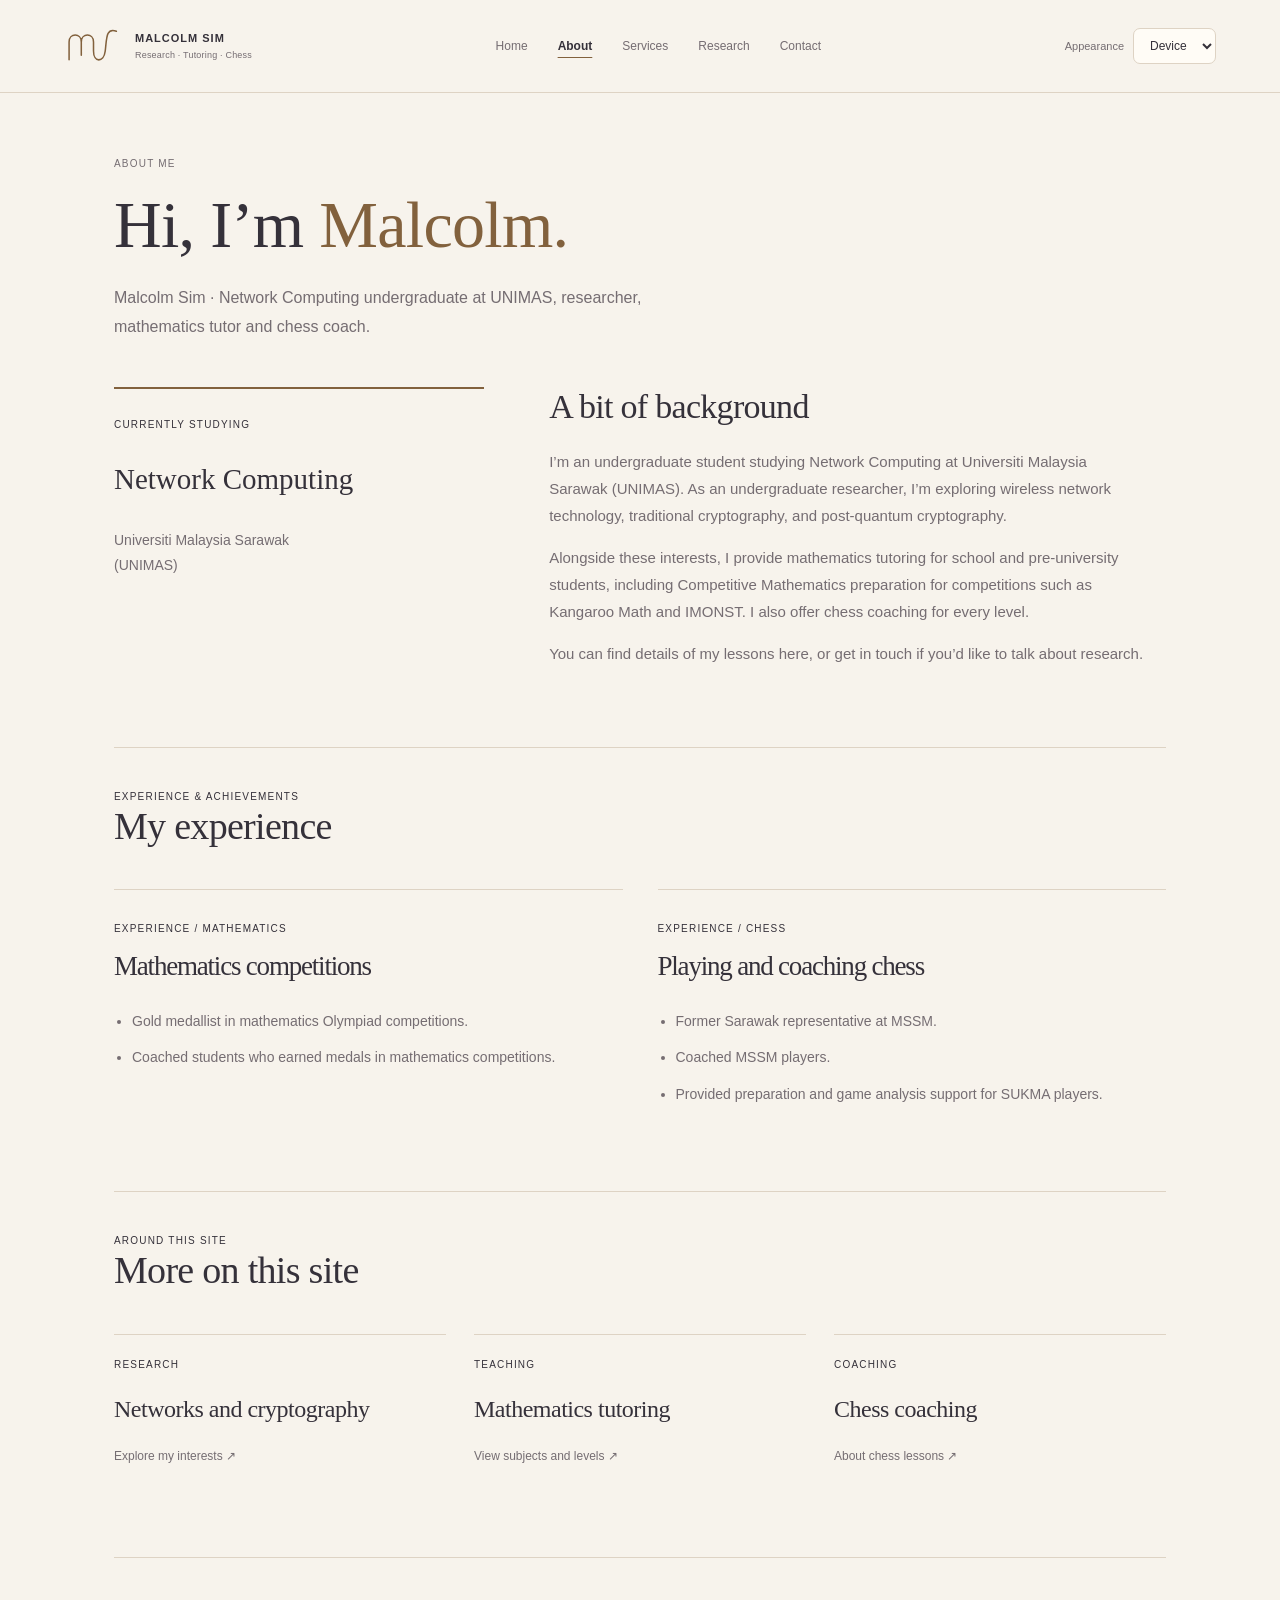
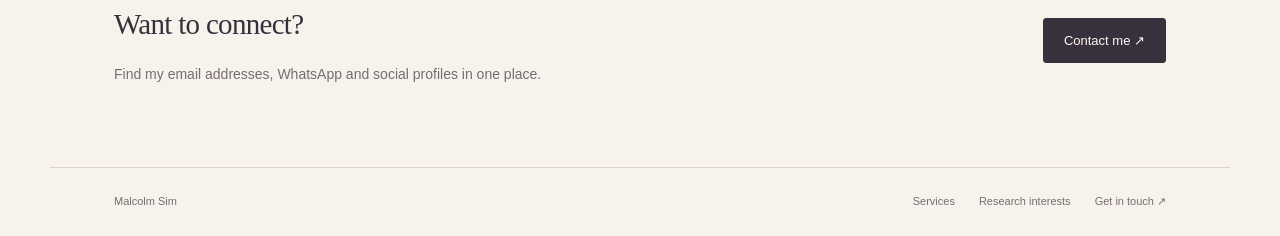
==== about.html @ 1081bf24 "Give personal site a quieter editorial layout and first-person introduction" ====
<!doctype html><html lang="en"><head><meta charset="UTF-8"><meta name="viewport" content="width=device-width,initial-scale=1"><meta name="color-scheme" content="light dark"><script src="theme.js"></script><link rel="icon" href="malcolm-logo.svg?v=silk-champagne" type="image/svg+xml"><title>About — Malcolm Sim</title><meta name="description" content="Learn about Malcolm Sim, a Network Computing undergraduate at Universiti Malaysia Sarawak (UNIMAS), his research interests, mathematics tutoring and chess coaching."><link rel="stylesheet" href="style.css?v=personal-editorial"></head><body><a class="skip-link" href="#main-content">Skip to content</a><header><a class="brand identity" href="index.html" aria-label="Malcolm Sim — home"><svg class="monogram" viewBox="0 0 114 84" fill="none" stroke="currentColor" aria-hidden="true"><path d="M10 69V34C10 16 34 16 34 34V60M34 34C34 16 58 16 58 34V52C58 75 78 75 81 52C84 29 82 5 103 13" stroke-width="3" stroke-linecap="round" stroke-linejoin="round"/></svg><span class="wordmark">MALCOLM SIM<small>Research · Tutoring · Chess</small></span></a><nav class="site-nav" aria-label="Main navigation"><a href="index.html">Home</a><a href="about.html" aria-current="page">About</a><a href="services.html">Services</a><a href="research.html">Research</a><a href="contact.html">Contact</a></nav><div class="theme-picker"><label for="theme-choice">Appearance</label><select id="theme-choice" aria-label="Color theme"><option value="system" selected>Device</option><option value="light">Light</option><option value="dark">Dark</option></select></div></header><main id="main-content"><div class="page-heading"><span class="label">About me</span><h1>Hi, I’m <em>Malcolm.</em></h1><p>Malcolm Sim · Network Computing undergraduate at UNIMAS, researcher, mathematics tutor and chess coach.</p></div><section class="about-intro"><aside class="education-note"><span class="label">Currently studying</span><p>Network Computing</p><span>Universiti Malaysia Sarawak<br>(UNIMAS)</span></aside><div><h2>A bit of background</h2><p>I’m an undergraduate student studying Network Computing at Universiti Malaysia Sarawak (UNIMAS). As an undergraduate researcher, I’m exploring wireless network technology, traditional cryptography, and post-quantum cryptography.</p><p>Alongside these interests, I provide mathematics tutoring for school and pre-university students, including Competitive Mathematics preparation for competitions such as Kangaroo Math and IMONST. I also offer chess coaching for every level.</p><p>You can find details of my lessons here, or get in touch if you’d like to talk about research.</p></div></section><section class="hub-section"><div class="section-heading"><div><span class="label">Experience &amp; achievements</span><h2>My experience</h2></div></div><div class="experience-grid"><section class="experience-panel" aria-labelledby="math-experience"><span class="label">Experience / Mathematics</span><h2 id="math-experience">Mathematics competitions</h2><ul class="experience-list"><li>Gold medallist in mathematics Olympiad competitions.</li><li>Coached students who earned medals in mathematics competitions.</li></ul></section><section class="experience-panel" aria-labelledby="chess-experience"><span class="label">Experience / Chess</span><h2 id="chess-experience">Playing and coaching chess</h2><ul class="experience-list"><li>Former Sarawak representative at MSSM.</li><li>Coached MSSM players.</li><li>Provided preparation and game analysis support for SUKMA players.</li></ul></section></div></section><section class="hub-section"><div class="section-heading"><div><span class="label">Around this site</span><h2>More on this site</h2></div></div><div class="about-paths"><a href="research.html"><span class="label">Research</span><h3>Networks and cryptography</h3><span>Explore my interests ↗</span></a><a href="tutoring.html"><span class="label">Teaching</span><h3>Mathematics tutoring</h3><span>View subjects and levels ↗</span></a><a href="coaching.html"><span class="label">Coaching</span><h3>Chess coaching</h3><span>About chess lessons ↗</span></a></div></section><section class="closing-note"><div><h2>Want to connect?</h2><p>Find my email addresses, WhatsApp and social profiles in one place.</p></div><a class="button primary" href="contact.html">Contact me ↗</a></section></main><footer><a href="index.html" class="footer-name">Malcolm Sim</a><div class="footer-links"><a href="services.html">Services</a><a href="research.html">Research interests</a><a href="contact.html">Get in touch ↗</a></div></footer></body></html>
---- style.css ----
:root{color-scheme:light;--paper:#F7F3EC;--surface:#FFFCF6;--ink:#35313A;--muted:#756D72;--line:#DED3C4;--primary:#38303D;--primary-text:#FFF9EF;--hover:#EAE2D7;--card:#F0E9DF;--card-line:#DDD0BE;--accent:#82613D;--hero-bg:#201D27;--hero-ink:#F4EFE6;--hero-muted:#C3B8BA;--hero-line:#514450;--hero-accent:#D6BA92}
html[data-theme="dark"]{color-scheme:dark;--paper:#201D27;--surface:#2D2735;--ink:#F4EFE6;--muted:#C3B8BA;--line:#514450;--primary:#D6BA92;--primary-text:#201D27;--hover:#403645;--card:#302936;--card-line:#514450;--accent:#D6BA92;--hero-bg:#2D2735;--hero-ink:#F4EFE6;--hero-muted:#C3B8BA;--hero-line:#514450;--hero-accent:#D6BA92}
@media(prefers-color-scheme:dark){html:not([data-theme]){color-scheme:dark;--paper:#201D27;--surface:#2D2735;--ink:#F4EFE6;--muted:#C3B8BA;--line:#514450;--primary:#D6BA92;--primary-text:#201D27;--hover:#403645;--card:#302936;--card-line:#514450;--accent:#D6BA92;--hero-bg:#2D2735;--hero-ink:#F4EFE6;--hero-muted:#C3B8BA;--hero-line:#514450;--hero-accent:#D6BA92}}
*{box-sizing:border-box}html{scroll-behavior:smooth}body{margin:0;background:var(--paper);color:var(--ink);font-family:-apple-system,BlinkMacSystemFont,'Segoe UI',sans-serif;-webkit-font-smoothing:antialiased}a{color:inherit}button,select{font:inherit}a:focus-visible,select:focus-visible{outline:2px solid var(--ink);outline-offset:5px}
header{max-width:1280px;margin:auto;padding:30px 5%;display:flex;justify-content:space-between;align-items:center;gap:20px}.brand{font-family:-apple-system,BlinkMacSystemFont,'Segoe UI',sans-serif;font-size:18px;font-weight:800;letter-spacing:-.7px}.brand span{display:inline-block;width:6px;height:6px;background:var(--ink);border-radius:50%;margin-left:4px}.header-tools{display:flex;align-items:center;gap:24px}.draft{color:var(--muted);font-size:11px;letter-spacing:.3px}.theme-picker{display:flex;align-items:center;gap:9px}.theme-picker label{font-size:11px;color:var(--muted)}.theme-picker select{font-size:12px;color:var(--ink);background:var(--surface);border:1px solid var(--line);border-radius:7px;padding:9px 12px;cursor:pointer}
main{max-width:1180px;margin:65px auto 80px;padding:0 5%}.intro{display:grid;grid-template-columns:1.1fr 1fr;gap:70px;align-items:center}.eyebrow{display:flex;gap:10px;align-items:center;margin-bottom:28px}.dot{width:6px;height:6px;border-radius:50%;background:var(--muted)}.label{font-size:10px;font-weight:600;letter-spacing:2px;text-transform:uppercase}h1{font-family:-apple-system,BlinkMacSystemFont,'Segoe UI',sans-serif;font-size:clamp(46px,6.2vw,80px);line-height:1.08;letter-spacing:-4px;font-weight:500;margin:0 0 24px}h1 em{font:inherit;color:var(--ink)}p{font-size:16px;line-height:1.8;color:var(--muted);max-width:430px}.role{font-size:13px;line-height:1.7;color:var(--ink);font-weight:500;margin-bottom:22px}
.card{background:var(--card);color:var(--ink);border:1px solid var(--card-line);border-radius:12px;min-height:420px;padding:34px;display:flex;flex-direction:column;justify-content:space-between;gap:35px}.card-top{display:flex;justify-content:space-between;align-items:center;gap:20px}.mark{width:42px;height:42px;border:1px solid var(--card-line);border-radius:50%;display:grid;place-items:center;font-size:12px;letter-spacing:1px}.card .label{font-size:9px;color:var(--muted)}.card-name{font-family:-apple-system,BlinkMacSystemFont,'Segoe UI',sans-serif;font-size:clamp(30px,3.3vw,42px);line-height:1.16;letter-spacing:-2px;margin-bottom:14px}.card-accent{color:var(--muted)}.card-role{font-size:13px;color:var(--muted)}.topics{display:flex;flex-wrap:wrap;gap:7px;margin-top:23px}.topics span{font-size:10px;border:1px solid var(--card-line);border-radius:5px;padding:7px 9px;color:var(--muted)}.card-bottom{border-top:1px solid var(--card-line);padding-top:20px;display:flex;justify-content:space-between;align-items:center;gap:15px;font-size:11px;color:var(--muted)}.arrow{font-size:23px;color:var(--ink)}
.actions{display:flex;gap:10px;flex-wrap:wrap;margin-top:30px}.button{border:1px solid var(--line);border-radius:7px;padding:14px 20px;font-size:12px;font-weight:500;display:inline-flex;gap:22px;align-items:center;text-decoration:none}.primary{background:var(--primary);color:var(--primary-text);border-color:var(--primary)}.button:hover{background:var(--hover);color:var(--ink);border-color:var(--line)}
.contact-section{margin-top:85px;border-top:1px solid var(--line);padding-top:32px;display:grid;grid-template-columns:.7fr 1.5fr;gap:50px}.contact-section h2{font-family:-apple-system,BlinkMacSystemFont,'Segoe UI',sans-serif;font-size:27px;font-weight:500;letter-spacing:-1px;margin:0 0 12px}.contact-section p{font-size:14px;margin:0}.contact-row{display:flex;justify-content:space-between;align-items:baseline;padding:18px 0;border-bottom:1px solid var(--line);gap:12px;flex-wrap:wrap}.contact-row:first-child{padding-top:0}.contact-type{color:var(--muted);font-size:12px}.contact-value{font-size:14px;text-decoration:none;overflow-wrap:anywhere}.contact-value:hover{text-decoration:underline;text-underline-offset:4px}footer{max-width:1180px;padding:25px 5%;margin:auto;border-top:1px solid var(--line);display:flex;justify-content:space-between;gap:20px;font-size:11px;line-height:1.6;color:var(--muted)}
@media(max-width:850px){.header-tools .draft{display:none}}@media(max-width:700px){header{padding:24px 7%}main{padding:0 7%;margin-top:36px}.intro{grid-template-columns:1fr;gap:36px}h1{letter-spacing:-2.5px}.card{min-height:350px;padding:28px}.card-name{font-size:36px}.contact-section{margin-top:55px;grid-template-columns:1fr;gap:30px}footer{padding:25px 7%}}@media(max-width:380px){.theme-picker label{display:none}.contact-row{display:block}.contact-type{display:block;margin-bottom:10px}}@media(prefers-reduced-motion:reduce){html{scroll-behavior:auto}}

.identity{display:flex;align-items:center;gap:13px;text-decoration:none;flex-shrink:0}.monogram{display:block;width:59px;height:44px;flex-shrink:0}.brand .wordmark{display:block;width:auto;height:auto;border-radius:0;background:none;margin:0;font-size:11px;letter-spacing:1.5px;font-weight:700}.wordmark small{display:block;font-family:-apple-system,BlinkMacSystemFont,'Segoe UI',sans-serif;font-size:9px;font-weight:400;letter-spacing:.2px;margin-top:6px;color:var(--muted)}.card-logo .monogram{width:52px;height:39px}.services-jump{flex-basis:100%;margin-top:9px;font-size:12px;text-decoration:none;color:var(--muted)}.services-jump:hover{color:var(--ink);text-decoration:underline;text-underline-offset:4px}.services-jump span{margin-left:8px}
.services{margin-top:85px;border-top:1px solid var(--line);padding-top:35px}.services-heading{display:flex;justify-content:space-between;align-items:end;gap:35px;margin-bottom:30px}.services h2{font-family:-apple-system,BlinkMacSystemFont,'Segoe UI',sans-serif;font-size:32px;line-height:1.2;font-weight:500;letter-spacing:-1.2px;margin:13px 0 0}.services-heading p{font-size:13px;line-height:1.8;margin:0}.service-item{display:grid;grid-template-columns:40px 1fr auto;gap:20px;align-items:center;padding:25px 0;border-top:1px solid var(--line)}.service-number{font-size:11px;color:var(--muted);align-self:start;margin-top:5px;font-variant-numeric:tabular-nums}.service-detail h3{font-family:-apple-system,BlinkMacSystemFont,'Segoe UI',sans-serif;font-size:18px;font-weight:500;letter-spacing:-.4px;margin:0}.service-detail p{font-size:13px;line-height:1.7;margin:7px 0 0;max-width:none}.service-action{display:flex;gap:25px;align-items:center}.service-level{font-size:10px;color:var(--muted);border:1px solid var(--line);padding:6px 9px;border-radius:4px;white-space:nowrap}.service-action a{font-size:12px;text-decoration:none;white-space:nowrap}.service-action a:hover{text-decoration:underline;text-underline-offset:4px}.service-action a span{margin-left:7px}.contact-section{margin-top:60px}
@media(max-width:850px){.service-action{flex-direction:column;align-items:end;gap:12px}}@media(max-width:700px){.services{margin-top:55px}.services-heading{display:block}.services-heading p{margin-top:18px}.service-item{grid-template-columns:24px 1fr;gap:14px;padding:22px 0}.service-action{grid-column:2;flex-direction:row;justify-content:space-between;align-items:center;margin-top:0}.service-detail h3{font-size:17px}.services h2{font-size:28px}}@media(max-width:420px){.wordmark small{display:none}.brand .wordmark{font-size:9px;letter-spacing:1px}.identity{gap:8px}.identity .monogram{width:45px;height:34px}.theme-picker label{display:none}}

.service-categories{display:grid;grid-template-columns:1.2fr 1fr;gap:20px}.service-category{border:1px solid var(--line);border-radius:12px;padding:30px;background:var(--surface);display:flex;flex-direction:column;min-width:0}.category-top{display:flex;align-items:center;justify-content:space-between;gap:15px;margin-bottom:22px;color:var(--muted)}.category-top .label{font-size:9px;letter-spacing:1.5px}.category-symbol{font-family:Georgia,serif;font-size:28px;line-height:1}.service-category h3{font-family:-apple-system,BlinkMacSystemFont,'Segoe UI',sans-serif;font-size:28px;font-weight:500;letter-spacing:-1px;margin:0}.category-intro{font-size:13px;line-height:1.8;margin:10px 0 24px}.subject-list{list-style:none;padding:0;margin:0 0 28px}.subject-list li{display:flex;align-items:baseline;justify-content:space-between;gap:15px;padding:15px 0;border-top:1px solid var(--line);font-size:13px}.subject-list li span:last-child{color:var(--muted);font-size:11px;white-space:nowrap}.category-cta{margin-top:auto;justify-content:space-between}.chess-content{border-top:1px solid var(--line);padding-top:22px;margin-bottom:28px;flex:1}.chess-content h4{font-family:-apple-system,BlinkMacSystemFont,'Segoe UI',sans-serif;font-size:21px;font-weight:500;letter-spacing:-.5px;margin:0}.chess-content p{font-size:13px;margin:10px 0 20px}.level-tag{display:inline-block;border:1px solid var(--line);border-radius:4px;font-size:11px;color:var(--muted);padding:7px 10px}@media(max-width:700px){.service-categories{grid-template-columns:1fr;gap:16px}.service-category{padding:25px}.service-category h3{font-size:25px}.chess-content{min-height:130px}}@media(max-width:380px){.subject-list li{flex-wrap:wrap;gap:7px}.subject-list li span:first-child{flex-basis:100%}}

body{min-height:100vh;display:flex;flex-direction:column}header{width:100%;flex-wrap:wrap;border-bottom:1px solid var(--line)}main{width:100%;flex:1}footer{width:100%}.site-nav{display:flex;gap:6px;align-items:center}.site-nav a{font-size:12px;color:var(--muted);padding:10px 12px;text-decoration:none;border-radius:6px;white-space:nowrap}.site-nav a:hover{background:var(--hover);color:var(--ink)}.site-nav a[aria-current="page"]{color:var(--ink);background:var(--hover);font-weight:600}.skip-link{position:absolute;top:-100px;left:20px;z-index:10;background:var(--surface);color:var(--ink);padding:12px}.skip-link:focus{top:12px}.page-heading{max-width:720px;margin-bottom:45px}.page-heading .label{color:var(--muted);display:block;margin-bottom:20px}.page-heading h1{font-size:clamp(40px,5.5vw,64px);letter-spacing:-2.5px}.page-heading p{max-width:560px}.home-paths{flex-basis:100%;display:flex;flex-wrap:wrap;gap:24px;margin-top:12px}.home-paths a{font-size:12px;color:var(--muted);text-underline-offset:5px}.home-paths a:hover{color:var(--ink)}.subject-grid{display:grid;grid-template-columns:1fr 1fr;gap:16px}.subject-card{border:1px solid var(--line);border-radius:10px;background:var(--surface);padding:26px}.subject-card .label{font-size:9px;letter-spacing:1px;color:var(--muted)}.subject-card h2{font-family:-apple-system,BlinkMacSystemFont,'Segoe UI',sans-serif;font-size:23px;font-weight:500;letter-spacing:-.6px;line-height:1.3;margin:20px 0 10px}.subject-card p{font-size:13px;line-height:1.7;margin:0}.enquiry-bar{margin-top:30px;padding-top:28px;border-top:1px solid var(--line);display:flex;justify-content:space-between;gap:25px;align-items:center}.enquiry-bar p{font-size:13px;margin:0}.chess-layout{display:grid;grid-template-columns:1.15fr 1fr;gap:70px;align-items:center}.chess-layout .page-heading{margin-bottom:24px}.chess-visual{border:1px solid var(--line);border-radius:12px;min-height:340px;display:grid;place-items:center;background:var(--card);position:relative;overflow:hidden}.chess-visual:before{content:'';position:absolute;inset:0;background:conic-gradient(var(--line) 25%,transparent 0 50%,var(--line) 0 75%,transparent 0);background-size:100px 100px;opacity:.25}.chess-piece{position:relative;font-size:185px;line-height:1;color:var(--ink);font-family:Georgia,serif}.level-tags{display:flex;gap:8px;flex-wrap:wrap;margin:24px 0 30px}.contact-page{margin-top:0;border-top:0;padding-top:0;grid-template-columns:1fr 1.1fr;gap:70px}.contact-page h1{font-size:clamp(40px,5.5vw,64px);letter-spacing:-2.5px}.contact-page .label{display:block;margin-bottom:20px;color:var(--muted)}.contact-page p{font-size:15px;max-width:360px}.contact-page .actions{margin-top:25px}
@media(max-width:1000px){.wordmark small{display:none}.site-nav a{padding:10px 9px}.theme-picker label{display:none}}@media(max-width:760px){header{gap:18px}.site-nav{order:3;flex-basis:100%;justify-content:space-between;gap:0;border-top:1px solid var(--line);padding-top:12px}.site-nav a{padding:10px;font-size:11px}.subject-grid{grid-template-columns:1fr}.chess-layout{grid-template-columns:1fr;gap:35px}.chess-visual{min-height:260px}.chess-piece{font-size:150px}.contact-page{grid-template-columns:1fr;gap:35px}.enquiry-bar{align-items:start;flex-direction:column}.page-heading{margin-bottom:30px}}@media(max-width:380px){.site-nav a{font-size:10px;padding:9px 7px}}

.enquiry-note{font-size:13px;margin-top:20px}

/* Silk & Champagne accents */
.identity .monogram{color:var(--accent)}h1 em{color:var(--accent)}.dot{background:var(--accent)}.intro .card{background:var(--hero-bg);color:var(--hero-ink);border-color:var(--hero-line)}.intro .card .label,.intro .card-role,.intro .card-bottom,.intro .topics span{color:var(--hero-muted)}.intro .card-bottom,.intro .topics span{border-color:var(--hero-line)}.intro .card-logo .monogram,.intro .card-accent,.intro .arrow{color:var(--hero-accent)}.contact-value:hover,.home-paths a:hover,.services-jump:hover{color:var(--accent)}a:focus-visible,select:focus-visible{outline-color:var(--accent)}.level-tag{border-color:var(--card-line)}.category-symbol{color:var(--accent)}

/* Mathematical signature: M + sigma */
.identity .monogram{width:58px;height:44px}.brand .wordmark{font-weight:600;letter-spacing:1.6px}.card-logo .monogram{width:55px;height:41px}
@media(max-width:420px){.identity .monogram{width:43px;height:33px}}

/* Personal website: overview, services, about and research */
.personal-hero{display:grid;grid-template-columns:1.2fr .85fr;gap:60px;align-items:center}.personal-hero h1{font-size:clamp(44px,5.6vw,70px);letter-spacing:-3px}.personal-hero p{max-width:490px}.personal-signature{background:var(--hero-bg);color:var(--hero-ink);border:1px solid var(--hero-line);border-radius:16px;padding:28px;min-height:400px;display:flex;flex-direction:column;justify-content:space-between}.signature-top{display:flex;flex-wrap:wrap;gap:12px;justify-content:space-between;color:var(--hero-muted)}.signature-top .label{font-size:8px;letter-spacing:1.3px}.signature-mark{display:flex;justify-content:center;margin:28px 0 10px}.signature-mark .monogram{width:170px;height:125px;color:var(--hero-accent)}.signature-caption{color:var(--hero-ink);font-size:29px;line-height:1.25;letter-spacing:-1px;margin:8px 0 30px}.signature-bottom{border-top:1px solid var(--hero-line);padding-top:17px;display:flex;justify-content:space-between;align-items:center;font-size:11px;color:var(--hero-muted)}.signature-bottom a{text-decoration:none;font-size:23px;color:var(--hero-accent)}.hub-section{margin-top:85px;padding-top:38px;border-top:1px solid var(--line)}.section-heading{display:flex;align-items:end;justify-content:space-between;gap:24px;margin-bottom:30px}.section-heading p{font-size:14px;margin:0}h2{font-size:34px;line-height:1.2;letter-spacing:-1.2px;font-weight:500;margin:14px 0 20px}h3{font-weight:500}.home-research{display:grid;grid-template-columns:1fr 1fr;gap:60px;align-items:center}.home-research p{font-size:14px}.text-link{display:inline-block;font-size:13px;text-underline-offset:5px;margin-top:16px}.research-keywords{display:flex;flex-direction:column}.research-keywords span{padding:24px 0;border-bottom:1px solid var(--line);font-size:20px;letter-spacing:-.5px}.research-keywords span:first-child{border-top:1px solid var(--line)}.closing-note{margin-top:70px;border-top:1px solid var(--line);padding-top:35px;display:flex;justify-content:space-between;align-items:center;gap:30px}.closing-note h2{font-size:29px}.closing-note p{font-size:14px;margin-bottom:0}.closing-note .button{flex-shrink:0}.footer-name{text-decoration:none}.footer-links{display:flex;gap:24px;flex-wrap:wrap}.footer-links a{text-decoration:none}.footer-links a:hover{text-decoration:underline}.about-intro{display:grid;grid-template-columns:.7fr 1.3fr;gap:65px;align-items:center}.about-intro p{max-width:600px;font-size:15px}.about-symbol{background:var(--card);border:1px solid var(--card-line);border-radius:14px;min-height:300px;display:grid;place-items:center;color:var(--accent)}.about-symbol .monogram{width:180px;height:140px}.about-paths,.getting-started{display:grid;grid-template-columns:repeat(3,1fr);gap:28px}.about-paths a{display:flex;flex-direction:column;padding:24px 0;border-top:1px solid var(--line);text-decoration:none}.about-paths a:hover h3{color:var(--accent)}.about-paths h3{font-size:23px;line-height:1.3;letter-spacing:-.5px;flex:1}.about-paths a>span:last-child{font-size:12px;color:var(--muted)}.getting-started h3{font-size:21px;line-height:1.35;letter-spacing:-.5px}.getting-started p{font-size:13px}.interest-list article{display:grid;grid-template-columns:70px 1fr;gap:24px;padding:30px 0;border-top:1px solid var(--line)}.interest-number{color:var(--accent);font-size:13px;padding-top:7px}.interest-list h3{font-size:29px;letter-spacing:-.8px;margin:0 0 12px}.interest-list p{max-width:650px;font-size:15px;margin:0}.back-link{display:inline-block;font-size:12px;color:var(--muted);text-decoration:none;margin-bottom:30px}.back-link:hover{text-decoration:underline}.site-nav{flex-wrap:wrap}
@media(max-width:1000px){header{gap:12px}.site-nav a{padding:10px 8px;font-size:11px}.personal-hero{gap:30px}.personal-hero h1{font-size:52px}.personal-signature{padding:25px}.signature-top .label:last-child{display:none}}
@media(max-width:760px){.personal-hero{grid-template-columns:1fr;gap:35px}.personal-hero h1{font-size:clamp(40px,9vw,62px);letter-spacing:-2px}.personal-signature{min-height:350px}.signature-mark .monogram{width:145px;height:105px}.signature-top .label:last-child{display:block}.section-heading{display:block}.section-heading p{margin-top:15px}.home-research,.about-intro{grid-template-columns:1fr;gap:28px}.hub-section{margin-top:55px;padding-top:28px}.closing-note{margin-top:50px;align-items:start;flex-direction:column}.about-paths,.getting-started{grid-template-columns:1fr;gap:16px}.about-paths h3{margin:14px 0}.about-symbol{min-height:220px}.interest-list article{grid-template-columns:30px 1fr;gap:14px}.interest-list h3{font-size:24px}.site-nav a{padding:10px 8px}.footer-links{gap:15px}footer{flex-wrap:wrap}h2{font-size:29px}.research-keywords span{font-size:18px}}

.service-proof{font-size:12px;line-height:1.8;color:var(--ink);padding:14px 0;border-top:1px solid var(--line);margin:0 0 20px}.experience-panel{margin-top:45px;border-top:1px solid var(--line);padding-top:28px}.experience-panel h2{font-size:27px}.experience-list{padding-left:18px;color:var(--muted);font-size:14px;line-height:1.9}.experience-list li{padding:5px 0}.experience-grid{display:grid;grid-template-columns:1fr 1fr;gap:35px}.experience-grid .experience-panel{margin-top:0}@media(max-width:760px){.experience-grid{grid-template-columns:1fr;gap:25px}}

.tutoring-format{display:flex;flex-wrap:wrap;gap:12px;align-items:center;margin:-15px 0 28px;color:var(--accent)}.tutoring-format>span:last-child{font-size:14px}.competitive-subject{grid-column:1/-1}.subject-list li{flex-wrap:wrap}

/* Equal service columns with shared content rows. */
.service-categories{grid-template-columns:repeat(2,minmax(0,1fr))}
.service-category h3{line-height:1.3}
@media(min-width:701px){
 .service-categories{row-gap:0}
 .service-category{display:grid;grid-row:span 6;grid-template-rows:subgrid;row-gap:0}
 .service-category .category-cta{align-self:end}
}
@media(max-width:700px){.service-categories{grid-template-columns:1fr}}

/* Guided enquiry: entirely local message preparation. */
.guided-enquiry{display:grid;grid-template-columns:1fr 1fr;gap:40px;align-items:start}.enquiry-field{display:flex;flex-direction:column;gap:10px;margin-bottom:24px}.enquiry-field[hidden]{display:none}.enquiry-field label{font-size:14px;font-weight:500}.enquiry-field label span{font-weight:400;color:var(--muted);font-size:12px}.enquiry-field input,.enquiry-field select,.enquiry-field textarea,.enquiry-preview textarea{width:100%;min-width:0;font:inherit;font-size:15px;line-height:1.6;color:var(--ink);background:var(--surface);border:1px solid var(--line);border-radius:7px;padding:12px}.enquiry-field textarea{resize:vertical}.enquiry-field input:focus-visible,.enquiry-field textarea:focus-visible,.enquiry-preview textarea:focus-visible,button:focus-visible{outline:2px solid var(--accent);outline-offset:3px}.enquiry-preview{border:1px solid var(--line);border-radius:12px;padding:28px;background:var(--surface)}.enquiry-preview h2{font-size:26px}.enquiry-preview textarea{resize:vertical;background:var(--paper);font-size:14px}.enquiry-preview .actions{margin-top:20px}.enquiry-preview .button{padding:12px 15px;gap:12px;cursor:pointer}.enquiry-privacy,.enquiry-help,.copy-status{font-size:12px;line-height:1.7}.copy-status{color:var(--accent);margin-bottom:0}.sr-only{position:absolute;width:1px;height:1px;padding:0;margin:-1px;overflow:hidden;clip-path:inset(50%);white-space:nowrap;border:0}.enquiry-preview .label{color:var(--accent)}
@media(max-width:760px){.guided-enquiry{grid-template-columns:1fr;gap:20px}.enquiry-field input,.enquiry-field select,.enquiry-field textarea{font-size:16px}.enquiry-preview{padding:23px}}

/* Personal editorial direction: plain language and quieter surfaces. */
header{padding-top:24px;padding-bottom:24px}.site-nav a{border-radius:0}.site-nav a[aria-current="page"]{background:transparent;text-decoration:underline;text-underline-offset:7px;text-decoration-color:var(--accent)}.brand .wordmark{letter-spacing:1px}.label{letter-spacing:1.2px;font-weight:400}.button{border-radius:3px;font-size:13px}.personal-opening{display:grid;grid-template-columns:1.4fr .8fr;gap:80px;align-items:center;padding:10px 0 18px}.opening-kicker{font-size:13px;margin:0 0 24px;color:var(--muted)}.personal-opening h1{font-family:Georgia,'Times New Roman',serif;font-weight:400;font-size:clamp(52px,7vw,88px);line-height:1.05;letter-spacing:-3px;margin-bottom:28px}.opening-copy p{max-width:570px;font-size:15px;line-height:1.85}.opening-copy .opening-lead{font-size:21px;line-height:1.6;color:var(--ink);max-width:530px}.opening-copy .text-link{margin-top:10px}.desk-notes{border-left:1px solid var(--line);padding:12px 0 12px 32px}.note-title{font-family:Georgia,serif;font-style:italic;font-size:22px;color:var(--ink);margin:0 0 24px}.desk-notes dl{margin:0}.desk-notes dl>div{margin-bottom:25px}.desk-notes dt{font-size:11px;color:var(--muted);margin-bottom:8px}.desk-notes dd{margin:0;font-size:14px;line-height:1.7}.desk-notes>a{font-size:12px;text-underline-offset:5px}.hub-section{margin-top:65px}.section-heading h2,.research-note h2,.closing-note h2,.page-heading h1,.about-intro h2{font-family:Georgia,'Times New Roman',serif;font-weight:400;letter-spacing:-.7px}.section-heading h2{font-size:38px;margin:0 0 10px}.section-heading p{max-width:none;font-size:14px}.service-categories{gap:0 44px}.service-category{background:transparent;border:0;border-top:2px solid var(--accent);border-radius:0;padding:25px 0 0}.category-top{margin-bottom:18px}.category-symbol{display:none}.service-category h3{font-family:Georgia,serif;font-size:29px;letter-spacing:-.6px;font-weight:400}.category-intro{margin-bottom:20px}.service-proof{color:var(--muted);border:0;padding:0;font-size:13px}.category-cta{border:0;border-top:1px solid var(--line);border-radius:0;padding:16px 0}.category-cta:hover{background:transparent;color:var(--accent)}.chess-content h4{font-size:19px;letter-spacing:0}.level-tag{border:0;padding:0 14px 0 0}.subject-card{border:0;border-top:1px solid var(--line);border-radius:0;background:transparent;padding:25px 0}.subject-grid{column-gap:40px}.subject-card h2{margin-top:10px}.page-heading h1{font-size:clamp(42px,6vw,66px)}.education-note{border-top:2px solid var(--accent);padding:25px 0;align-self:start}.education-note p{font-family:Georgia,serif;font-size:29px;color:var(--ink);line-height:1.3}.education-note>span:last-child{font-size:14px;line-height:1.8;color:var(--muted)}.about-intro{align-items:start;grid-template-columns:.75fr 1.25fr}.about-intro h2{margin-top:0}.about-paths h3{font-family:Georgia,serif;font-size:24px}.research-note{display:grid;grid-template-columns:.6fr 1.4fr;gap:45px;border-top:1px solid var(--line);margin-top:70px;padding-top:36px}.research-note>.label{margin-top:12px;color:var(--muted)}.research-note h2{font-size:34px;margin-top:0}.research-note p{font-size:15px;max-width:600px}.getting-started h3{font-size:19px}.chess-visual{border-radius:0;background:transparent}.enquiry-preview{border-radius:4px}.experience-panel h2{font-family:Georgia,serif;font-weight:400}.closing-note .label{display:none}
@media(max-width:760px){.personal-opening{grid-template-columns:1fr;gap:35px;padding-top:0}.personal-opening h1{font-size:62px;letter-spacing:-2px}.opening-copy .opening-lead{font-size:20px}.desk-notes{border-left:0;border-top:1px solid var(--line);padding:25px 0 0}.desk-notes dl{display:grid;grid-template-columns:1fr 1fr;column-gap:24px}.desk-notes dl>div:last-child{grid-column:1/-1}.service-categories{column-gap:25px}.service-category h3{font-size:26px}.about-intro,.research-note{grid-template-columns:1fr;gap:20px}.research-note{margin-top:50px}.education-note{padding-bottom:10px}.hub-section{margin-top:50px}}
@media(max-width:700px){.service-categories{row-gap:35px}.service-category{padding-top:22px}.personal-opening h1{font-size:clamp(49px,11vw,66px)}}
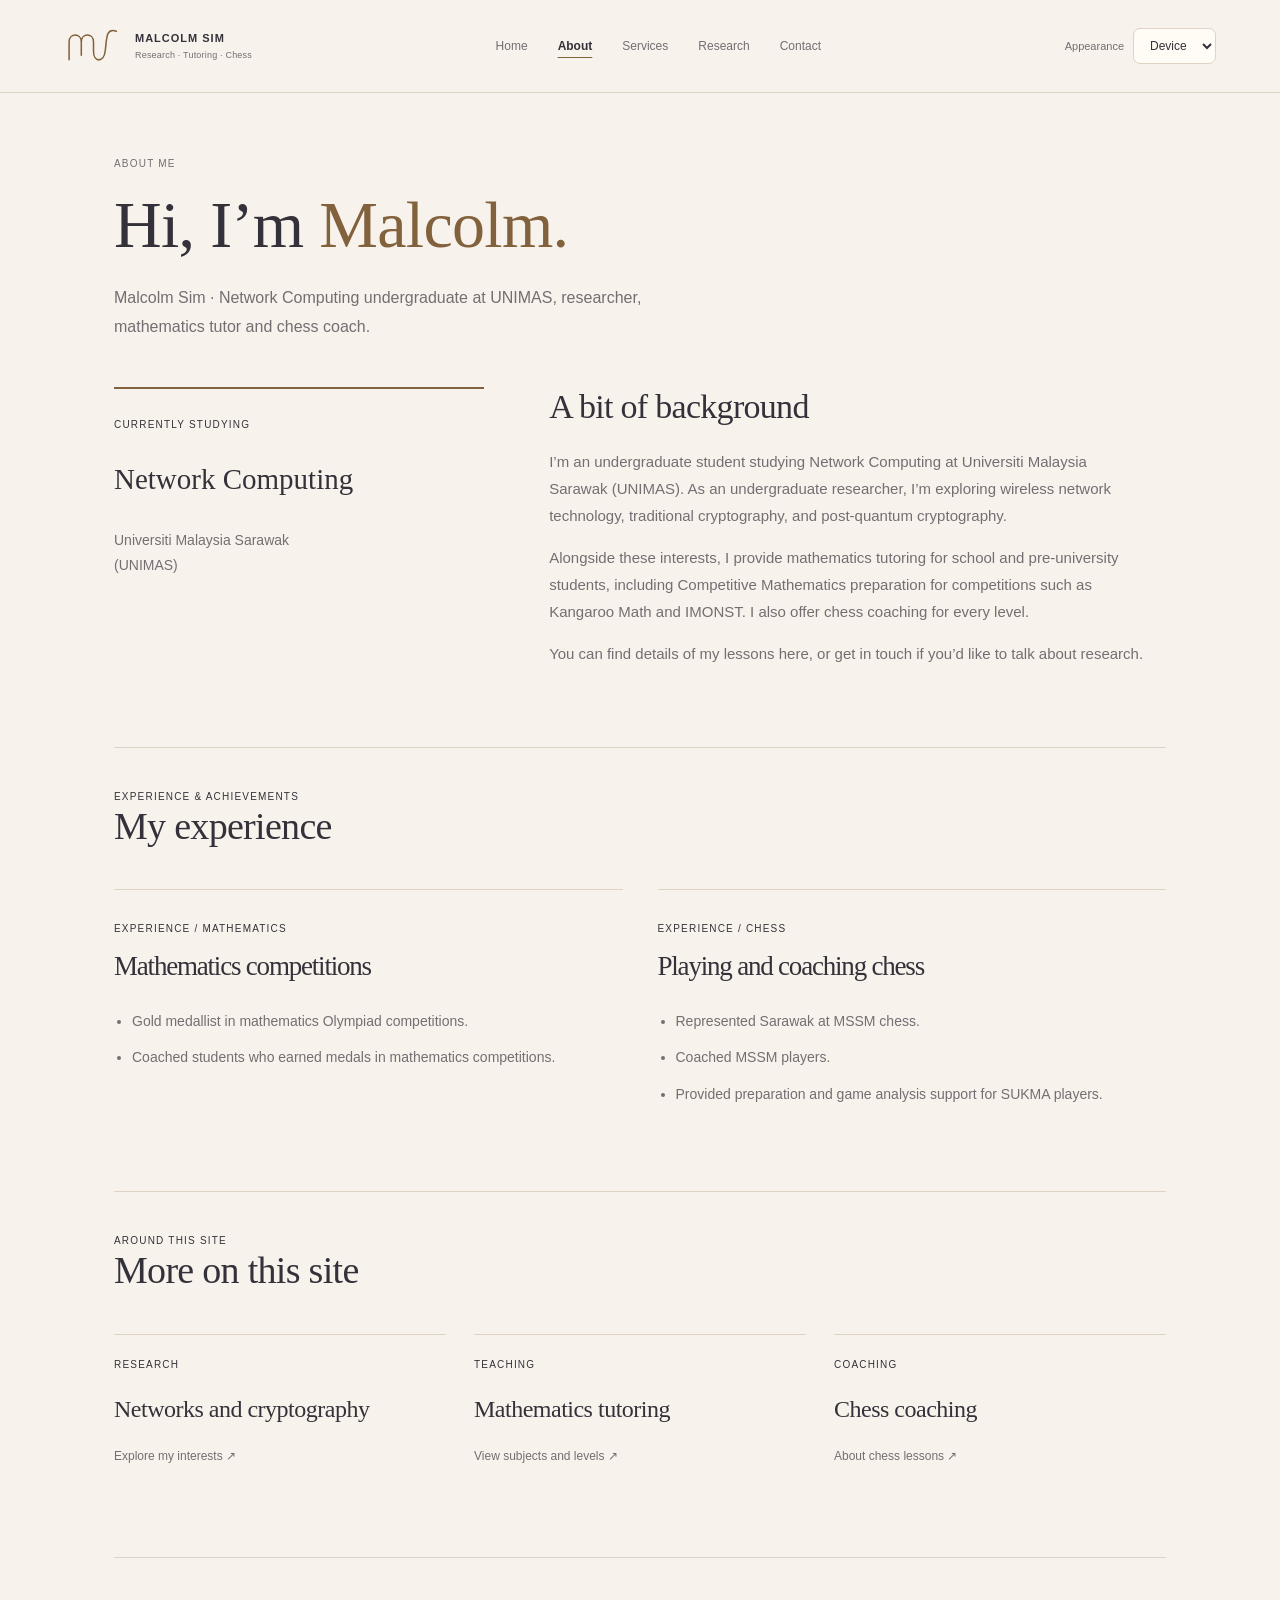
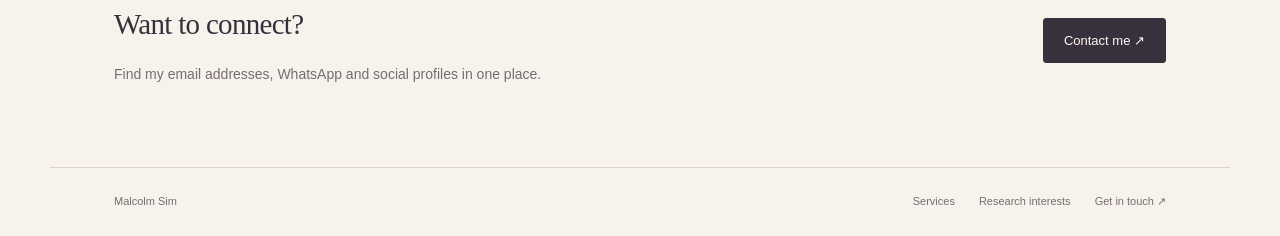
==== commit add78d58: "Clarify Sarawak representation at MSSM chess" ====
--- a/about.html
+++ b/about.html
@@ -1 +1 @@
-<!doctype html><html lang="en"><head><meta charset="UTF-8"><meta name="viewport" content="width=device-width,initial-scale=1"><meta name="color-scheme" content="light dark"><script src="theme.js"></script><link rel="icon" href="malcolm-logo.svg?v=silk-champagne" type="image/svg+xml"><title>About — Malcolm Sim</title><meta name="description" content="Learn about Malcolm Sim, a Network Computing undergraduate at Universiti Malaysia Sarawak (UNIMAS), his research interests, mathematics tutoring and chess coaching."><link rel="stylesheet" href="style.css?v=personal-editorial"></head><body><a class="skip-link" href="#main-content">Skip to content</a><header><a class="brand identity" href="index.html" aria-label="Malcolm Sim — home"><svg class="monogram" viewBox="0 0 114 84" fill="none" stroke="currentColor" aria-hidden="true"><path d="M10 69V34C10 16 34 16 34 34V60M34 34C34 16 58 16 58 34V52C58 75 78 75 81 52C84 29 82 5 103 13" stroke-width="3" stroke-linecap="round" stroke-linejoin="round"/></svg><span class="wordmark">MALCOLM SIM<small>Research · Tutoring · Chess</small></span></a><nav class="site-nav" aria-label="Main navigation"><a href="index.html">Home</a><a href="about.html" aria-current="page">About</a><a href="services.html">Services</a><a href="research.html">Research</a><a href="contact.html">Contact</a></nav><div class="theme-picker"><label for="theme-choice">Appearance</label><select id="theme-choice" aria-label="Color theme"><option value="system" selected>Device</option><option value="light">Light</option><option value="dark">Dark</option></select></div></header><main id="main-content"><div class="page-heading"><span class="label">About me</span><h1>Hi, I’m <em>Malcolm.</em></h1><p>Malcolm Sim · Network Computing undergraduate at UNIMAS, researcher, mathematics tutor and chess coach.</p></div><section class="about-intro"><aside class="education-note"><span class="label">Currently studying</span><p>Network Computing</p><span>Universiti Malaysia Sarawak<br>(UNIMAS)</span></aside><div><h2>A bit of background</h2><p>I’m an undergraduate student studying Network Computing at Universiti Malaysia Sarawak (UNIMAS). As an undergraduate researcher, I’m exploring wireless network technology, traditional cryptography, and post-quantum cryptography.</p><p>Alongside these interests, I provide mathematics tutoring for school and pre-university students, including Competitive Mathematics preparation for competitions such as Kangaroo Math and IMONST. I also offer chess coaching for every level.</p><p>You can find details of my lessons here, or get in touch if you’d like to talk about research.</p></div></section><section class="hub-section"><div class="section-heading"><div><span class="label">Experience &amp; achievements</span><h2>My experience</h2></div></div><div class="experience-grid"><section class="experience-panel" aria-labelledby="math-experience"><span class="label">Experience / Mathematics</span><h2 id="math-experience">Mathematics competitions</h2><ul class="experience-list"><li>Gold medallist in mathematics Olympiad competitions.</li><li>Coached students who earned medals in mathematics competitions.</li></ul></section><section class="experience-panel" aria-labelledby="chess-experience"><span class="label">Experience / Chess</span><h2 id="chess-experience">Playing and coaching chess</h2><ul class="experience-list"><li>Former Sarawak representative at MSSM.</li><li>Coached MSSM players.</li><li>Provided preparation and game analysis support for SUKMA players.</li></ul></section></div></section><section class="hub-section"><div class="section-heading"><div><span class="label">Around this site</span><h2>More on this site</h2></div></div><div class="about-paths"><a href="research.html"><span class="label">Research</span><h3>Networks and cryptography</h3><span>Explore my interests ↗</span></a><a href="tutoring.html"><span class="label">Teaching</span><h3>Mathematics tutoring</h3><span>View subjects and levels ↗</span></a><a href="coaching.html"><span class="label">Coaching</span><h3>Chess coaching</h3><span>About chess lessons ↗</span></a></div></section><section class="closing-note"><div><h2>Want to connect?</h2><p>Find my email addresses, WhatsApp and social profiles in one place.</p></div><a class="button primary" href="contact.html">Contact me ↗</a></section></main><footer><a href="index.html" class="footer-name">Malcolm Sim</a><div class="footer-links"><a href="services.html">Services</a><a href="research.html">Research interests</a><a href="contact.html">Get in touch ↗</a></div></footer></body></html>+<!doctype html><html lang="en"><head><meta charset="UTF-8"><meta name="viewport" content="width=device-width,initial-scale=1"><meta name="color-scheme" content="light dark"><script src="theme.js"></script><link rel="icon" href="malcolm-logo.svg?v=silk-champagne" type="image/svg+xml"><title>About — Malcolm Sim</title><meta name="description" content="Learn about Malcolm Sim, a Network Computing undergraduate at Universiti Malaysia Sarawak (UNIMAS), his research interests, mathematics tutoring and chess coaching."><link rel="stylesheet" href="style.css?v=personal-editorial"></head><body><a class="skip-link" href="#main-content">Skip to content</a><header><a class="brand identity" href="index.html" aria-label="Malcolm Sim — home"><svg class="monogram" viewBox="0 0 114 84" fill="none" stroke="currentColor" aria-hidden="true"><path d="M10 69V34C10 16 34 16 34 34V60M34 34C34 16 58 16 58 34V52C58 75 78 75 81 52C84 29 82 5 103 13" stroke-width="3" stroke-linecap="round" stroke-linejoin="round"/></svg><span class="wordmark">MALCOLM SIM<small>Research · Tutoring · Chess</small></span></a><nav class="site-nav" aria-label="Main navigation"><a href="index.html">Home</a><a href="about.html" aria-current="page">About</a><a href="services.html">Services</a><a href="research.html">Research</a><a href="contact.html">Contact</a></nav><div class="theme-picker"><label for="theme-choice">Appearance</label><select id="theme-choice" aria-label="Color theme"><option value="system" selected>Device</option><option value="light">Light</option><option value="dark">Dark</option></select></div></header><main id="main-content"><div class="page-heading"><span class="label">About me</span><h1>Hi, I’m <em>Malcolm.</em></h1><p>Malcolm Sim · Network Computing undergraduate at UNIMAS, researcher, mathematics tutor and chess coach.</p></div><section class="about-intro"><aside class="education-note"><span class="label">Currently studying</span><p>Network Computing</p><span>Universiti Malaysia Sarawak<br>(UNIMAS)</span></aside><div><h2>A bit of background</h2><p>I’m an undergraduate student studying Network Computing at Universiti Malaysia Sarawak (UNIMAS). As an undergraduate researcher, I’m exploring wireless network technology, traditional cryptography, and post-quantum cryptography.</p><p>Alongside these interests, I provide mathematics tutoring for school and pre-university students, including Competitive Mathematics preparation for competitions such as Kangaroo Math and IMONST. I also offer chess coaching for every level.</p><p>You can find details of my lessons here, or get in touch if you’d like to talk about research.</p></div></section><section class="hub-section"><div class="section-heading"><div><span class="label">Experience &amp; achievements</span><h2>My experience</h2></div></div><div class="experience-grid"><section class="experience-panel" aria-labelledby="math-experience"><span class="label">Experience / Mathematics</span><h2 id="math-experience">Mathematics competitions</h2><ul class="experience-list"><li>Gold medallist in mathematics Olympiad competitions.</li><li>Coached students who earned medals in mathematics competitions.</li></ul></section><section class="experience-panel" aria-labelledby="chess-experience"><span class="label">Experience / Chess</span><h2 id="chess-experience">Playing and coaching chess</h2><ul class="experience-list"><li>Represented Sarawak at MSSM chess.</li><li>Coached MSSM players.</li><li>Provided preparation and game analysis support for SUKMA players.</li></ul></section></div></section><section class="hub-section"><div class="section-heading"><div><span class="label">Around this site</span><h2>More on this site</h2></div></div><div class="about-paths"><a href="research.html"><span class="label">Research</span><h3>Networks and cryptography</h3><span>Explore my interests ↗</span></a><a href="tutoring.html"><span class="label">Teaching</span><h3>Mathematics tutoring</h3><span>View subjects and levels ↗</span></a><a href="coaching.html"><span class="label">Coaching</span><h3>Chess coaching</h3><span>About chess lessons ↗</span></a></div></section><section class="closing-note"><div><h2>Want to connect?</h2><p>Find my email addresses, WhatsApp and social profiles in one place.</p></div><a class="button primary" href="contact.html">Contact me ↗</a></section></main><footer><a href="index.html" class="footer-name">Malcolm Sim</a><div class="footer-links"><a href="services.html">Services</a><a href="research.html">Research interests</a><a href="contact.html">Get in touch ↗</a></div></footer></body></html>
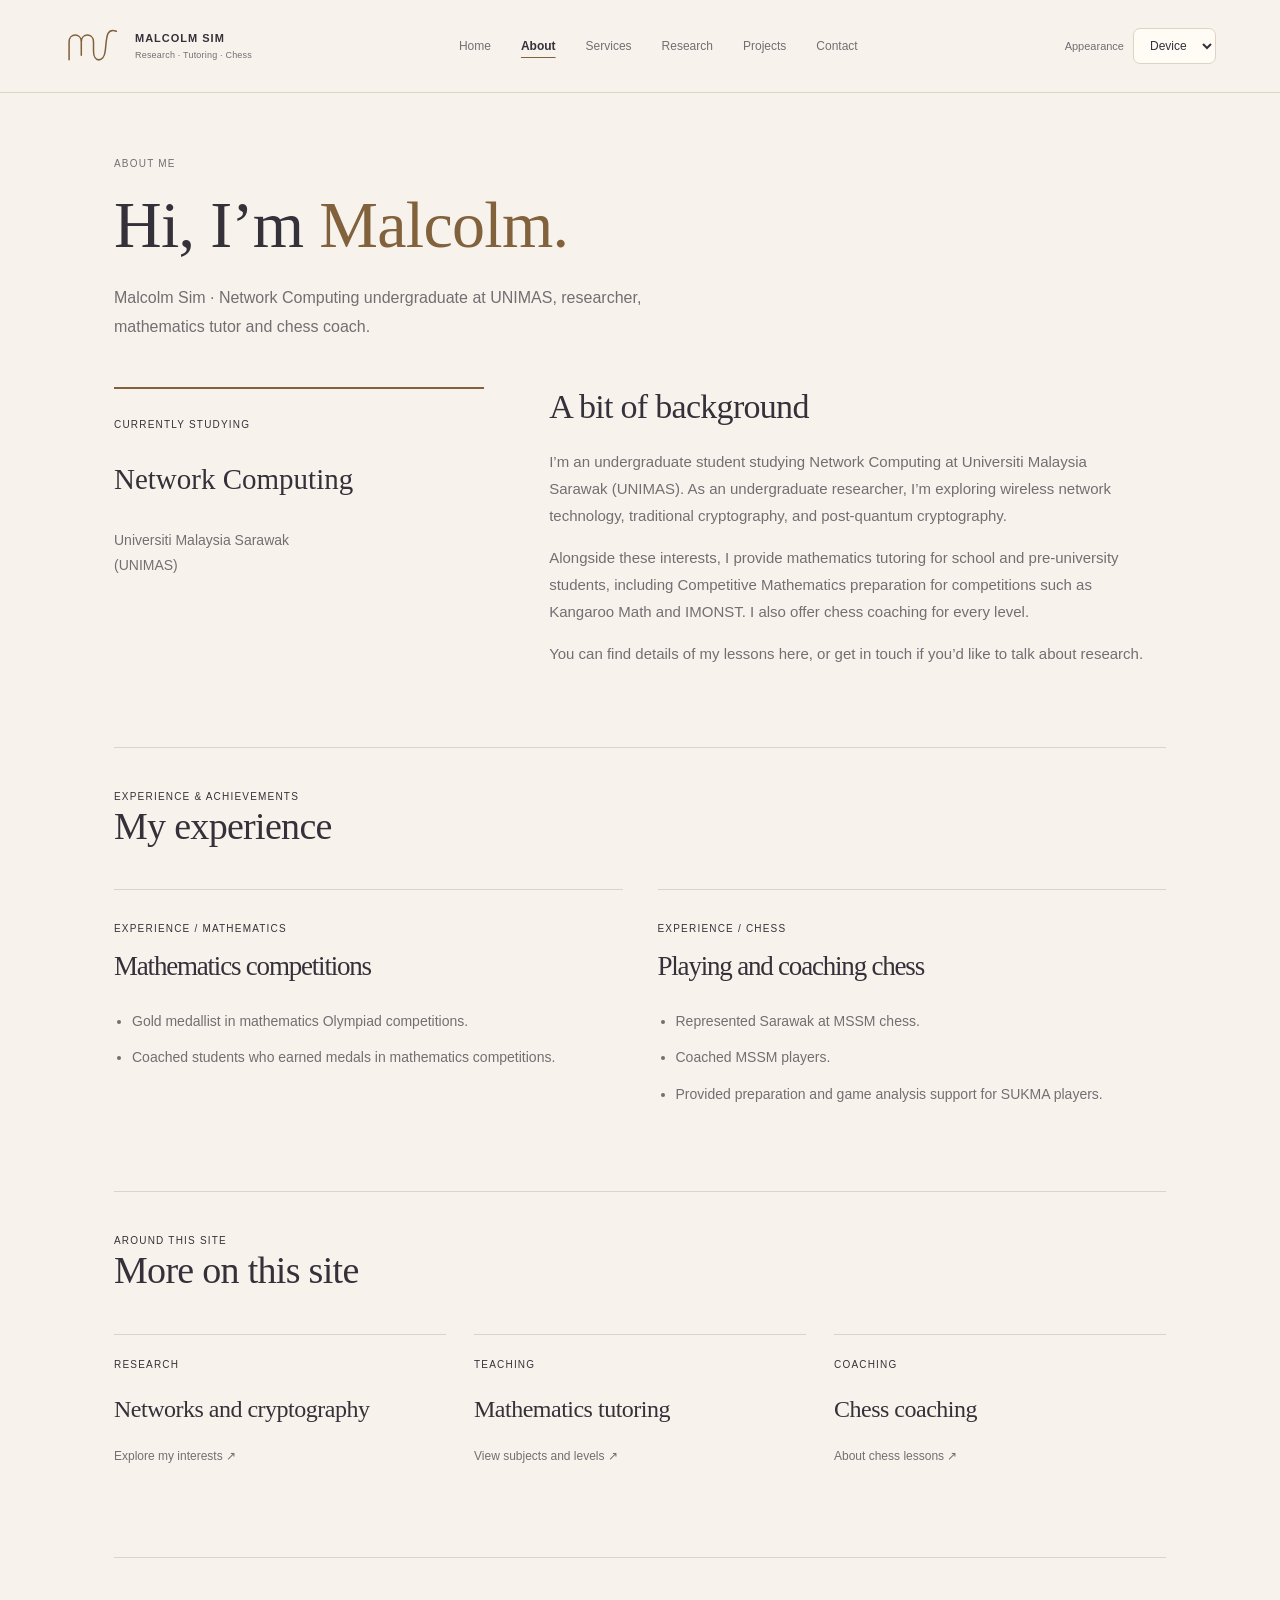
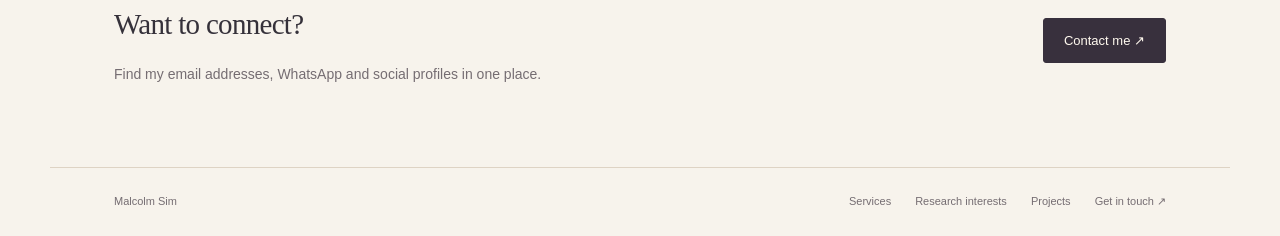
==== commit 9be2cc6d: "Add projects and hackathons to the portfolio" ====
--- a/about.html
+++ b/about.html
@@ -1 +1 @@
-<!doctype html><html lang="en"><head><meta charset="UTF-8"><meta name="viewport" content="width=device-width,initial-scale=1"><meta name="color-scheme" content="light dark"><script src="theme.js"></script><link rel="icon" href="malcolm-logo.svg?v=silk-champagne" type="image/svg+xml"><title>About — Malcolm Sim</title><meta name="description" content="Learn about Malcolm Sim, a Network Computing undergraduate at Universiti Malaysia Sarawak (UNIMAS), his research interests, mathematics tutoring and chess coaching."><link rel="stylesheet" href="style.css?v=personal-editorial"></head><body><a class="skip-link" href="#main-content">Skip to content</a><header><a class="brand identity" href="index.html" aria-label="Malcolm Sim — home"><svg class="monogram" viewBox="0 0 114 84" fill="none" stroke="currentColor" aria-hidden="true"><path d="M10 69V34C10 16 34 16 34 34V60M34 34C34 16 58 16 58 34V52C58 75 78 75 81 52C84 29 82 5 103 13" stroke-width="3" stroke-linecap="round" stroke-linejoin="round"/></svg><span class="wordmark">MALCOLM SIM<small>Research · Tutoring · Chess</small></span></a><nav class="site-nav" aria-label="Main navigation"><a href="index.html">Home</a><a href="about.html" aria-current="page">About</a><a href="services.html">Services</a><a href="research.html">Research</a><a href="contact.html">Contact</a></nav><div class="theme-picker"><label for="theme-choice">Appearance</label><select id="theme-choice" aria-label="Color theme"><option value="system" selected>Device</option><option value="light">Light</option><option value="dark">Dark</option></select></div></header><main id="main-content"><div class="page-heading"><span class="label">About me</span><h1>Hi, I’m <em>Malcolm.</em></h1><p>Malcolm Sim · Network Computing undergraduate at UNIMAS, researcher, mathematics tutor and chess coach.</p></div><section class="about-intro"><aside class="education-note"><span class="label">Currently studying</span><p>Network Computing</p><span>Universiti Malaysia Sarawak<br>(UNIMAS)</span></aside><div><h2>A bit of background</h2><p>I’m an undergraduate student studying Network Computing at Universiti Malaysia Sarawak (UNIMAS). As an undergraduate researcher, I’m exploring wireless network technology, traditional cryptography, and post-quantum cryptography.</p><p>Alongside these interests, I provide mathematics tutoring for school and pre-university students, including Competitive Mathematics preparation for competitions such as Kangaroo Math and IMONST. I also offer chess coaching for every level.</p><p>You can find details of my lessons here, or get in touch if you’d like to talk about research.</p></div></section><section class="hub-section"><div class="section-heading"><div><span class="label">Experience &amp; achievements</span><h2>My experience</h2></div></div><div class="experience-grid"><section class="experience-panel" aria-labelledby="math-experience"><span class="label">Experience / Mathematics</span><h2 id="math-experience">Mathematics competitions</h2><ul class="experience-list"><li>Gold medallist in mathematics Olympiad competitions.</li><li>Coached students who earned medals in mathematics competitions.</li></ul></section><section class="experience-panel" aria-labelledby="chess-experience"><span class="label">Experience / Chess</span><h2 id="chess-experience">Playing and coaching chess</h2><ul class="experience-list"><li>Represented Sarawak at MSSM chess.</li><li>Coached MSSM players.</li><li>Provided preparation and game analysis support for SUKMA players.</li></ul></section></div></section><section class="hub-section"><div class="section-heading"><div><span class="label">Around this site</span><h2>More on this site</h2></div></div><div class="about-paths"><a href="research.html"><span class="label">Research</span><h3>Networks and cryptography</h3><span>Explore my interests ↗</span></a><a href="tutoring.html"><span class="label">Teaching</span><h3>Mathematics tutoring</h3><span>View subjects and levels ↗</span></a><a href="coaching.html"><span class="label">Coaching</span><h3>Chess coaching</h3><span>About chess lessons ↗</span></a></div></section><section class="closing-note"><div><h2>Want to connect?</h2><p>Find my email addresses, WhatsApp and social profiles in one place.</p></div><a class="button primary" href="contact.html">Contact me ↗</a></section></main><footer><a href="index.html" class="footer-name">Malcolm Sim</a><div class="footer-links"><a href="services.html">Services</a><a href="research.html">Research interests</a><a href="contact.html">Get in touch ↗</a></div></footer></body></html>+<!doctype html><html lang="en"><head><meta charset="UTF-8"><meta name="viewport" content="width=device-width,initial-scale=1"><meta name="color-scheme" content="light dark"><script src="theme.js"></script><link rel="icon" href="malcolm-logo.svg?v=silk-champagne" type="image/svg+xml"><title>About — Malcolm Sim</title><meta name="description" content="Learn about Malcolm Sim, a Network Computing undergraduate at Universiti Malaysia Sarawak (UNIMAS), his research interests, mathematics tutoring and chess coaching."><link rel="stylesheet" href="style.css?v=personal-editorial"></head><body><a class="skip-link" href="#main-content">Skip to content</a><header><a class="brand identity" href="index.html" aria-label="Malcolm Sim — home"><svg class="monogram" viewBox="0 0 114 84" fill="none" stroke="currentColor" aria-hidden="true"><path d="M10 69V34C10 16 34 16 34 34V60M34 34C34 16 58 16 58 34V52C58 75 78 75 81 52C84 29 82 5 103 13" stroke-width="3" stroke-linecap="round" stroke-linejoin="round"/></svg><span class="wordmark">MALCOLM SIM<small>Research · Tutoring · Chess</small></span></a><nav class="site-nav" aria-label="Main navigation"><a href="index.html">Home</a><a href="about.html" aria-current="page">About</a><a href="services.html">Services</a><a href="research.html">Research</a><a href="projects.html">Projects</a><a href="contact.html">Contact</a></nav><div class="theme-picker"><label for="theme-choice">Appearance</label><select id="theme-choice" aria-label="Color theme"><option value="system" selected>Device</option><option value="light">Light</option><option value="dark">Dark</option></select></div></header><main id="main-content"><div class="page-heading"><span class="label">About me</span><h1>Hi, I’m <em>Malcolm.</em></h1><p>Malcolm Sim · Network Computing undergraduate at UNIMAS, researcher, mathematics tutor and chess coach.</p></div><section class="about-intro"><aside class="education-note"><span class="label">Currently studying</span><p>Network Computing</p><span>Universiti Malaysia Sarawak<br>(UNIMAS)</span></aside><div><h2>A bit of background</h2><p>I’m an undergraduate student studying Network Computing at Universiti Malaysia Sarawak (UNIMAS). As an undergraduate researcher, I’m exploring wireless network technology, traditional cryptography, and post-quantum cryptography.</p><p>Alongside these interests, I provide mathematics tutoring for school and pre-university students, including Competitive Mathematics preparation for competitions such as Kangaroo Math and IMONST. I also offer chess coaching for every level.</p><p>You can find details of my lessons here, or get in touch if you’d like to talk about research.</p></div></section><section class="hub-section"><div class="section-heading"><div><span class="label">Experience &amp; achievements</span><h2>My experience</h2></div></div><div class="experience-grid"><section class="experience-panel" aria-labelledby="math-experience"><span class="label">Experience / Mathematics</span><h2 id="math-experience">Mathematics competitions</h2><ul class="experience-list"><li>Gold medallist in mathematics Olympiad competitions.</li><li>Coached students who earned medals in mathematics competitions.</li></ul></section><section class="experience-panel" aria-labelledby="chess-experience"><span class="label">Experience / Chess</span><h2 id="chess-experience">Playing and coaching chess</h2><ul class="experience-list"><li>Represented Sarawak at MSSM chess.</li><li>Coached MSSM players.</li><li>Provided preparation and game analysis support for SUKMA players.</li></ul></section></div></section><section class="hub-section"><div class="section-heading"><div><span class="label">Around this site</span><h2>More on this site</h2></div></div><div class="about-paths"><a href="research.html"><span class="label">Research</span><h3>Networks and cryptography</h3><span>Explore my interests ↗</span></a><a href="tutoring.html"><span class="label">Teaching</span><h3>Mathematics tutoring</h3><span>View subjects and levels ↗</span></a><a href="coaching.html"><span class="label">Coaching</span><h3>Chess coaching</h3><span>About chess lessons ↗</span></a></div></section><section class="closing-note"><div><h2>Want to connect?</h2><p>Find my email addresses, WhatsApp and social profiles in one place.</p></div><a class="button primary" href="contact.html">Contact me ↗</a></section></main><footer><a href="index.html" class="footer-name">Malcolm Sim</a><div class="footer-links"><a href="services.html">Services</a><a href="research.html">Research interests</a><a href="projects.html">Projects</a><a href="contact.html">Get in touch ↗</a></div></footer></body></html>
--- a/style.css
+++ b/style.css
@@ -54,3 +54,35 @@
 header{padding-top:24px;padding-bottom:24px}.site-nav a{border-radius:0}.site-nav a[aria-current="page"]{background:transparent;text-decoration:underline;text-underline-offset:7px;text-decoration-color:var(--accent)}.brand .wordmark{letter-spacing:1px}.label{letter-spacing:1.2px;font-weight:400}.button{border-radius:3px;font-size:13px}.personal-opening{display:grid;grid-template-columns:1.4fr .8fr;gap:80px;align-items:center;padding:10px 0 18px}.opening-kicker{font-size:13px;margin:0 0 24px;color:var(--muted)}.personal-opening h1{font-family:Georgia,'Times New Roman',serif;font-weight:400;font-size:clamp(52px,7vw,88px);line-height:1.05;letter-spacing:-3px;margin-bottom:28px}.opening-copy p{max-width:570px;font-size:15px;line-height:1.85}.opening-copy .opening-lead{font-size:21px;line-height:1.6;color:var(--ink);max-width:530px}.opening-copy .text-link{margin-top:10px}.desk-notes{border-left:1px solid var(--line);padding:12px 0 12px 32px}.note-title{font-family:Georgia,serif;font-style:italic;font-size:22px;color:var(--ink);margin:0 0 24px}.desk-notes dl{margin:0}.desk-notes dl>div{margin-bottom:25px}.desk-notes dt{font-size:11px;color:var(--muted);margin-bottom:8px}.desk-notes dd{margin:0;font-size:14px;line-height:1.7}.desk-notes>a{font-size:12px;text-underline-offset:5px}.hub-section{margin-top:65px}.section-heading h2,.research-note h2,.closing-note h2,.page-heading h1,.about-intro h2{font-family:Georgia,'Times New Roman',serif;font-weight:400;letter-spacing:-.7px}.section-heading h2{font-size:38px;margin:0 0 10px}.section-heading p{max-width:none;font-size:14px}.service-categories{gap:0 44px}.service-category{background:transparent;border:0;border-top:2px solid var(--accent);border-radius:0;padding:25px 0 0}.category-top{margin-bottom:18px}.category-symbol{display:none}.service-category h3{font-family:Georgia,serif;font-size:29px;letter-spacing:-.6px;font-weight:400}.category-intro{margin-bottom:20px}.service-proof{color:var(--muted);border:0;padding:0;font-size:13px}.category-cta{border:0;border-top:1px solid var(--line);border-radius:0;padding:16px 0}.category-cta:hover{background:transparent;color:var(--accent)}.chess-content h4{font-size:19px;letter-spacing:0}.level-tag{border:0;padding:0 14px 0 0}.subject-card{border:0;border-top:1px solid var(--line);border-radius:0;background:transparent;padding:25px 0}.subject-grid{column-gap:40px}.subject-card h2{margin-top:10px}.page-heading h1{font-size:clamp(42px,6vw,66px)}.education-note{border-top:2px solid var(--accent);padding:25px 0;align-self:start}.education-note p{font-family:Georgia,serif;font-size:29px;color:var(--ink);line-height:1.3}.education-note>span:last-child{font-size:14px;line-height:1.8;color:var(--muted)}.about-intro{align-items:start;grid-template-columns:.75fr 1.25fr}.about-intro h2{margin-top:0}.about-paths h3{font-family:Georgia,serif;font-size:24px}.research-note{display:grid;grid-template-columns:.6fr 1.4fr;gap:45px;border-top:1px solid var(--line);margin-top:70px;padding-top:36px}.research-note>.label{margin-top:12px;color:var(--muted)}.research-note h2{font-size:34px;margin-top:0}.research-note p{font-size:15px;max-width:600px}.getting-started h3{font-size:19px}.chess-visual{border-radius:0;background:transparent}.enquiry-preview{border-radius:4px}.experience-panel h2{font-family:Georgia,serif;font-weight:400}.closing-note .label{display:none}
 @media(max-width:760px){.personal-opening{grid-template-columns:1fr;gap:35px;padding-top:0}.personal-opening h1{font-size:62px;letter-spacing:-2px}.opening-copy .opening-lead{font-size:20px}.desk-notes{border-left:0;border-top:1px solid var(--line);padding:25px 0 0}.desk-notes dl{display:grid;grid-template-columns:1fr 1fr;column-gap:24px}.desk-notes dl>div:last-child{grid-column:1/-1}.service-categories{column-gap:25px}.service-category h3{font-size:26px}.about-intro,.research-note{grid-template-columns:1fr;gap:20px}.research-note{margin-top:50px}.education-note{padding-bottom:10px}.hub-section{margin-top:50px}}
 @media(max-width:700px){.service-categories{row-gap:35px}.service-category{padding-top:22px}.personal-opening h1{font-size:clamp(49px,11vw,66px)}}
+
+/* Projects */
+.project-grid {
+  display: grid;
+  grid-template-columns: repeat(2, minmax(0, 1fr));
+  gap: 24px;
+}
+.project-card {
+  min-width: 0;
+  padding: clamp(18px, 3vw, 30px);
+  border: 1px solid var(--line);
+  border-top: 2px solid var(--accent);
+  background: var(--surface);
+  overflow-wrap: anywhere;
+}
+.project-card h2, .project-card h3 {
+  margin: 0 0 10px;
+  color: var(--ink);
+  font: 400 clamp(23px, 3vw, 30px)/1.2 Georgia, serif;
+}
+.project-kind { color: var(--accent); }
+.project-card p { max-width: none; }
+.project-card .project-event { margin: 8px 0 0; font-size: 14px; }
+.project-card .project-tags { display: flex; flex-wrap: wrap; gap: 6px; margin: 18px 0 0; padding: 0; list-style: none; }
+.project-tags .level-tag { border: 1px solid var(--line); padding: 4px 8px; }
+.project-result { color: var(--ink); }
+.project-links { display: flex; flex-wrap: wrap; gap: 8px 16px; margin-top: 18px; }
+.projects-teaser > .text-link { margin-top: 18px; }
+@media (max-width: 700px) {
+  .project-grid { grid-template-columns: minmax(0, 1fr); gap: 16px; }
+  .site-nav { flex-wrap: wrap; }
+}
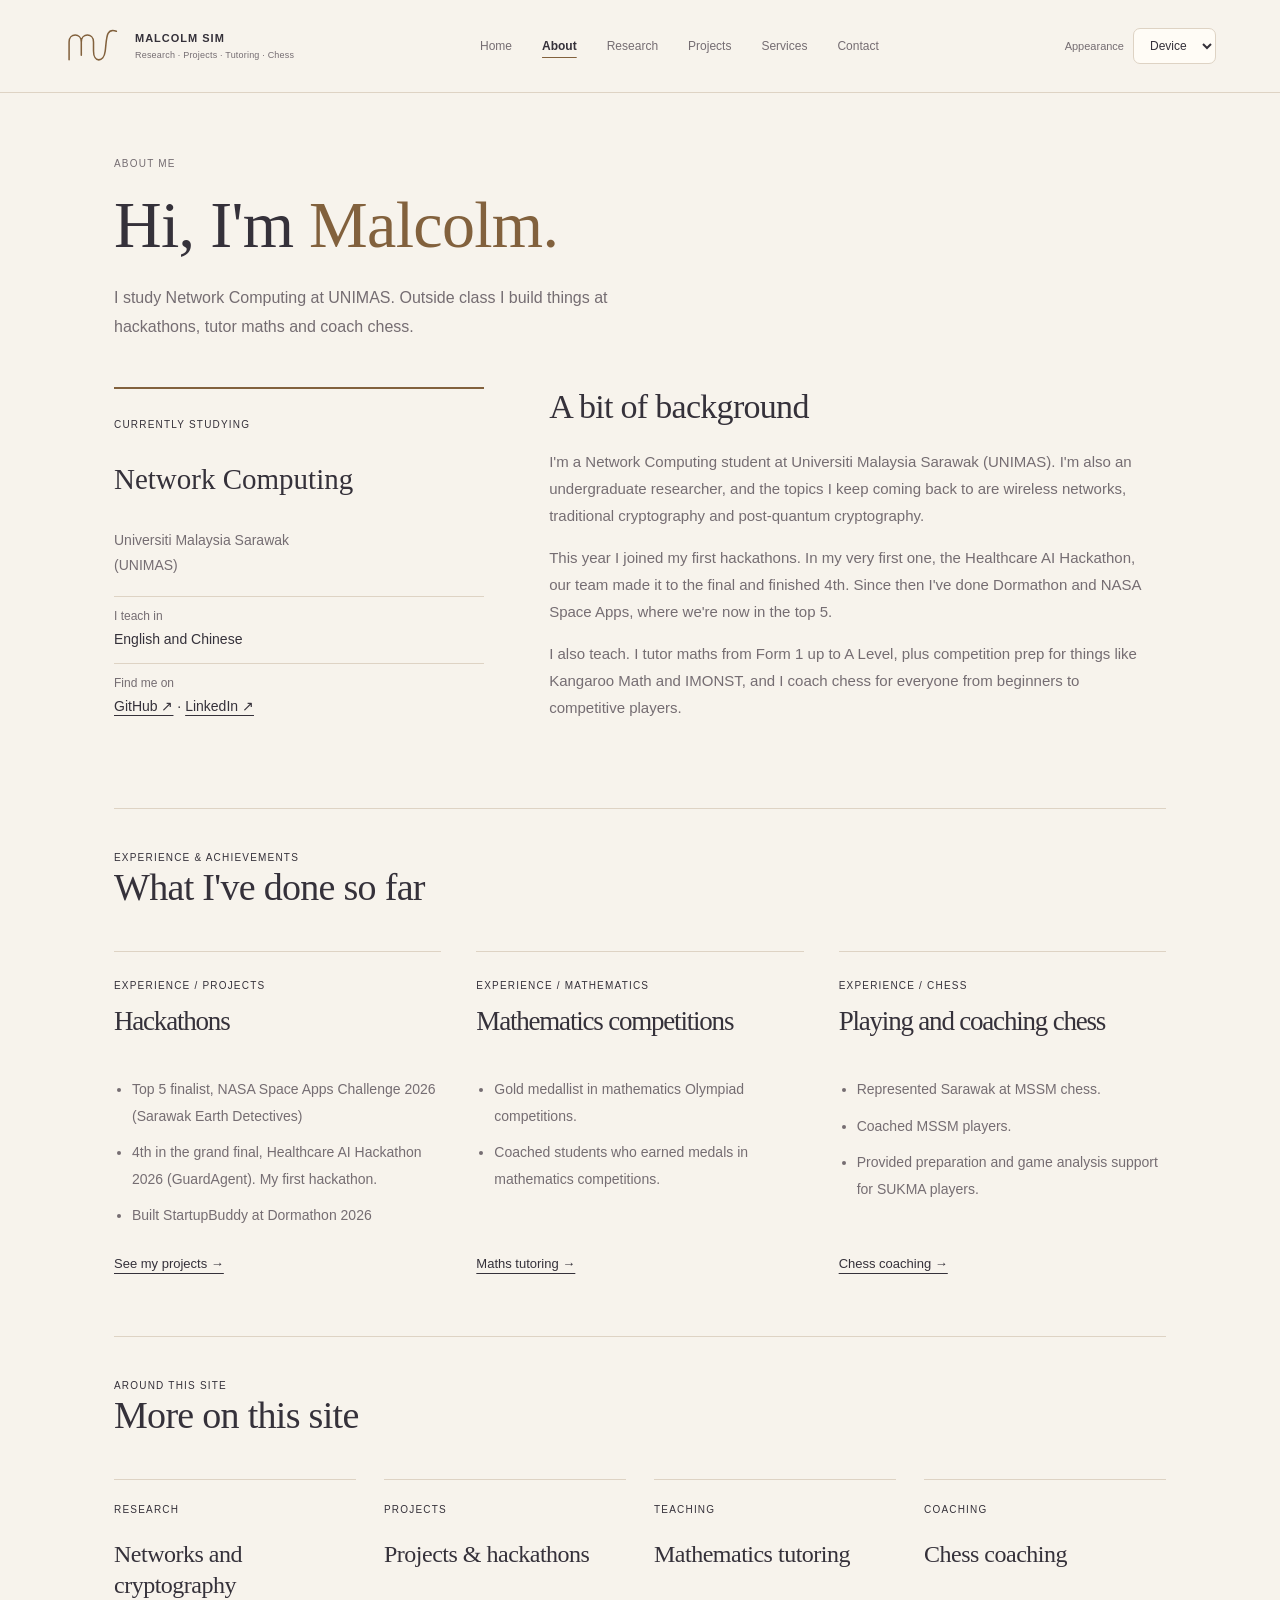
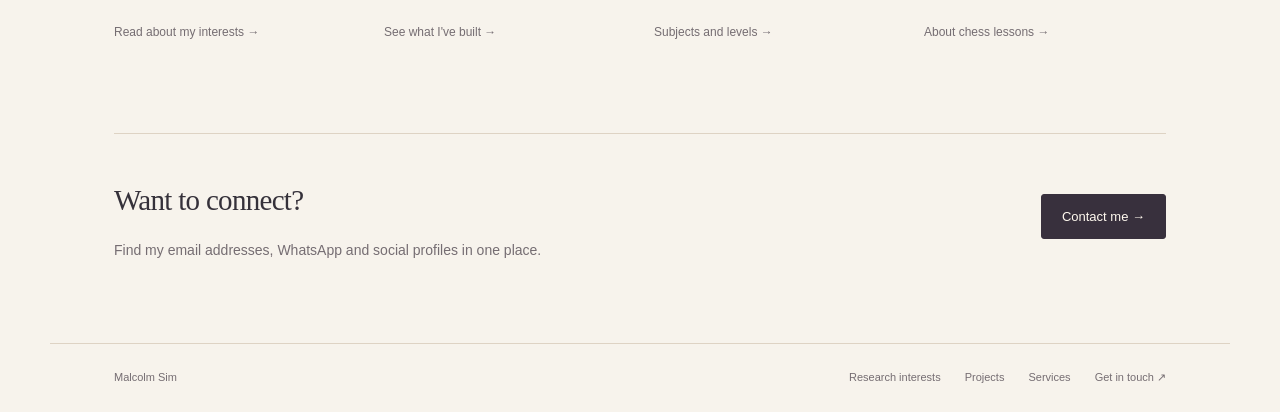
==== commit 8ab4fe60: "Redesign Home and About around research, projects and services" ====
--- a/about.html
+++ b/about.html
@@ -1 +1,37 @@
-<!doctype html><html lang="en"><head><meta charset="UTF-8"><meta name="viewport" content="width=device-width,initial-scale=1"><meta name="color-scheme" content="light dark"><script src="theme.js"></script><link rel="icon" href="malcolm-logo.svg?v=silk-champagne" type="image/svg+xml"><title>About — Malcolm Sim</title><meta name="description" content="Learn about Malcolm Sim, a Network Computing undergraduate at Universiti Malaysia Sarawak (UNIMAS), his research interests, mathematics tutoring and chess coaching."><link rel="stylesheet" href="style.css?v=personal-editorial"></head><body><a class="skip-link" href="#main-content">Skip to content</a><header><a class="brand identity" href="index.html" aria-label="Malcolm Sim — home"><svg class="monogram" viewBox="0 0 114 84" fill="none" stroke="currentColor" aria-hidden="true"><path d="M10 69V34C10 16 34 16 34 34V60M34 34C34 16 58 16 58 34V52C58 75 78 75 81 52C84 29 82 5 103 13" stroke-width="3" stroke-linecap="round" stroke-linejoin="round"/></svg><span class="wordmark">MALCOLM SIM<small>Research · Tutoring · Chess</small></span></a><nav class="site-nav" aria-label="Main navigation"><a href="index.html">Home</a><a href="about.html" aria-current="page">About</a><a href="services.html">Services</a><a href="research.html">Research</a><a href="projects.html">Projects</a><a href="contact.html">Contact</a></nav><div class="theme-picker"><label for="theme-choice">Appearance</label><select id="theme-choice" aria-label="Color theme"><option value="system" selected>Device</option><option value="light">Light</option><option value="dark">Dark</option></select></div></header><main id="main-content"><div class="page-heading"><span class="label">About me</span><h1>Hi, I’m <em>Malcolm.</em></h1><p>Malcolm Sim · Network Computing undergraduate at UNIMAS, researcher, mathematics tutor and chess coach.</p></div><section class="about-intro"><aside class="education-note"><span class="label">Currently studying</span><p>Network Computing</p><span>Universiti Malaysia Sarawak<br>(UNIMAS)</span></aside><div><h2>A bit of background</h2><p>I’m an undergraduate student studying Network Computing at Universiti Malaysia Sarawak (UNIMAS). As an undergraduate researcher, I’m exploring wireless network technology, traditional cryptography, and post-quantum cryptography.</p><p>Alongside these interests, I provide mathematics tutoring for school and pre-university students, including Competitive Mathematics preparation for competitions such as Kangaroo Math and IMONST. I also offer chess coaching for every level.</p><p>You can find details of my lessons here, or get in touch if you’d like to talk about research.</p></div></section><section class="hub-section"><div class="section-heading"><div><span class="label">Experience &amp; achievements</span><h2>My experience</h2></div></div><div class="experience-grid"><section class="experience-panel" aria-labelledby="math-experience"><span class="label">Experience / Mathematics</span><h2 id="math-experience">Mathematics competitions</h2><ul class="experience-list"><li>Gold medallist in mathematics Olympiad competitions.</li><li>Coached students who earned medals in mathematics competitions.</li></ul></section><section class="experience-panel" aria-labelledby="chess-experience"><span class="label">Experience / Chess</span><h2 id="chess-experience">Playing and coaching chess</h2><ul class="experience-list"><li>Represented Sarawak at MSSM chess.</li><li>Coached MSSM players.</li><li>Provided preparation and game analysis support for SUKMA players.</li></ul></section></div></section><section class="hub-section"><div class="section-heading"><div><span class="label">Around this site</span><h2>More on this site</h2></div></div><div class="about-paths"><a href="research.html"><span class="label">Research</span><h3>Networks and cryptography</h3><span>Explore my interests ↗</span></a><a href="tutoring.html"><span class="label">Teaching</span><h3>Mathematics tutoring</h3><span>View subjects and levels ↗</span></a><a href="coaching.html"><span class="label">Coaching</span><h3>Chess coaching</h3><span>About chess lessons ↗</span></a></div></section><section class="closing-note"><div><h2>Want to connect?</h2><p>Find my email addresses, WhatsApp and social profiles in one place.</p></div><a class="button primary" href="contact.html">Contact me ↗</a></section></main><footer><a href="index.html" class="footer-name">Malcolm Sim</a><div class="footer-links"><a href="services.html">Services</a><a href="research.html">Research interests</a><a href="projects.html">Projects</a><a href="contact.html">Get in touch ↗</a></div></footer></body></html>+<!doctype html><html lang="en"><head><meta charset="UTF-8"><meta name="viewport" content="width=device-width,initial-scale=1"><meta name="color-scheme" content="light dark"><script src="theme.js"></script><link rel="icon" href="malcolm-logo.svg?v=silk-champagne" type="image/svg+xml"><title>About — Malcolm Sim</title><meta name="description" content="About Malcolm Sim, Network Computing student at UNIMAS. His research interests, hackathon projects, maths tutoring and chess coaching."><link rel="stylesheet" href="style.css?v=home-about"></head><body><a class="skip-link" href="#main-content">Skip to content</a><header><a class="brand identity" href="index.html" aria-label="Malcolm Sim home"><svg class="monogram" viewBox="0 0 114 84" fill="none" stroke="currentColor" aria-hidden="true"><path d="M10 69V34C10 16 34 16 34 34V60M34 34C34 16 58 16 58 34V52C58 75 78 75 81 52C84 29 82 5 103 13" stroke-width="3" stroke-linecap="round" stroke-linejoin="round"/></svg><span class="wordmark">MALCOLM SIM<small>Research · Projects · Tutoring · Chess</small></span></a><nav class="site-nav" aria-label="Main navigation"><a href="index.html">Home</a><a href="about.html" aria-current="page">About</a><a href="research.html">Research</a><a href="projects.html">Projects</a><a href="services.html">Services</a><a href="contact.html">Contact</a></nav><div class="theme-picker"><label for="theme-choice">Appearance</label><select id="theme-choice" aria-label="Color theme"><option value="system" selected>Device</option><option value="light">Light</option><option value="dark">Dark</option></select></div></header><main id="main-content"><div class="page-heading">
+  <span class="label">About me</span>
+  <h1>Hi, I'm <em>Malcolm.</em></h1>
+  <p>I study Network Computing at UNIMAS. Outside class I build things at hackathons, tutor maths and coach chess.</p>
+</div><section class="about-intro">
+  <aside class="education-note">
+    <span class="label">Currently studying</span>
+    <p>Network Computing</p>
+    <span class="education-university">Universiti Malaysia Sarawak<br>(UNIMAS)</span>
+    <dl class="about-facts">
+      <div><dt>I teach in</dt><dd>English and Chinese</dd></div>
+      <div><dt>Find me on</dt><dd><a href="https://github.com/malcolm-simkk" target="_blank" rel="noopener noreferrer">GitHub ↗</a> · <a href="https://www.linkedin.com/in/malcolm-sim-9b36713a1" target="_blank" rel="noopener noreferrer">LinkedIn ↗</a></dd></div>
+    </dl>
+  </aside>
+  <div>
+    <h2>A bit of background</h2>
+    <p>I'm a Network Computing student at Universiti Malaysia Sarawak (UNIMAS). I'm also an undergraduate researcher, and the topics I keep coming back to are wireless networks, traditional cryptography and post-quantum cryptography.</p>
+    <p>This year I joined my first hackathons. In my very first one, the Healthcare AI Hackathon, our team made it to the final and finished 4th. Since then I've done Dormathon and NASA Space Apps, where we're now in the top 5.</p>
+    <p>I also teach. I tutor maths from Form 1 up to A Level, plus competition prep for things like Kangaroo Math and IMONST, and I coach chess for everyone from beginners to competitive players.</p>
+  </div>
+</section><section class="hub-section"><div class="section-heading"><div><span class="label">Experience &amp; achievements</span><h2>What I've done so far</h2></div></div><div class="experience-grid about-experience">
+  <section class="experience-panel" aria-labelledby="project-experience">
+    <span class="label">Experience / Projects</span>
+    <h2 id="project-experience">Hackathons</h2>
+    <ul class="experience-list">
+      <li>Top 5 finalist, NASA Space Apps Challenge 2026 (Sarawak Earth Detectives)</li>
+      <li>4th in the grand final, Healthcare AI Hackathon 2026 (GuardAgent). My first hackathon.</li>
+      <li>Built StartupBuddy at Dormathon 2026</li>
+    </ul>
+    <a class="text-link" href="projects.html">See my projects →</a>
+  </section>
+<section class="experience-panel" aria-labelledby="math-experience"><span class="label">Experience / Mathematics</span><h2 id="math-experience">Mathematics competitions</h2><ul class="experience-list"><li>Gold medallist in mathematics Olympiad competitions.</li><li>Coached students who earned medals in mathematics competitions.</li></ul><a class="text-link" href="tutoring.html">Maths tutoring →</a></section><section class="experience-panel" aria-labelledby="chess-experience"><span class="label">Experience / Chess</span><h2 id="chess-experience">Playing and coaching chess</h2><ul class="experience-list"><li>Represented Sarawak at MSSM chess.</li><li>Coached MSSM players.</li><li>Provided preparation and game analysis support for SUKMA players.</li></ul><a class="text-link" href="coaching.html">Chess coaching →</a></section></div></section><section class="hub-section"><div class="section-heading"><div><span class="label">Around this site</span><h2>More on this site</h2></div></div><div class="about-paths">
+  <a href="research.html"><span class="label">Research</span><h3>Networks and cryptography</h3><span>Read about my interests →</span></a>
+  <a href="projects.html"><span class="label">Projects</span><h3>Projects &amp; hackathons</h3><span>See what I've built →</span></a>
+  <a href="tutoring.html"><span class="label">Teaching</span><h3>Mathematics tutoring</h3><span>Subjects and levels →</span></a>
+  <a href="coaching.html"><span class="label">Coaching</span><h3>Chess coaching</h3><span>About chess lessons →</span></a>
+</div></section><section class="closing-note"><div><h2>Want to connect?</h2><p>Find my email addresses, WhatsApp and social profiles in one place.</p></div><a class="button primary" href="contact.html">Contact me →</a></section></main><footer><a href="index.html" class="footer-name">Malcolm Sim</a><div class="footer-links"><a href="research.html">Research interests</a><a href="projects.html">Projects</a><a href="services.html">Services</a><a href="contact.html">Get in touch ↗</a></div></footer></body></html>
--- a/style.css
+++ b/style.css
@@ -86,3 +86,62 @@
   .project-grid { grid-template-columns: minmax(0, 1fr); gap: 16px; }
   .site-nav { flex-wrap: wrap; }
 }
+
+
+/* Home & About redesign */
+.home-highlights {
+  display: grid;
+  grid-template-columns: repeat(4, minmax(0, 1fr));
+  list-style: none;
+  margin: 42px 0 0;
+  padding: 0;
+  border-block: 1px solid var(--line);
+}
+.home-highlights li { padding: 20px 18px; }
+.home-highlights li + li { border-inline-start: 1px solid var(--line); }
+.home-highlights strong {
+  display: block;
+  margin-bottom: 6px;
+  color: var(--accent);
+  font: 400 clamp(27px, 4vw, 42px)/1.15 Georgia, "Times New Roman", serif;
+}
+.home-highlights span { color: var(--muted); font-size: 13px; line-height: 1.5; }
+.home-highlights + .research-note { border-top: 0; padding-top: 0; margin-top: 46px; }
+.section-heading-with-link { display: flex; flex-wrap: wrap; gap: 14px 24px; }
+.section-heading-with-link > .text-link { margin: 0; }
+.home-project-grid { grid-template-columns: repeat(3, minmax(0, 1fr)); }
+.home-project-grid .project-card { display: flex; flex-direction: column; align-items: flex-start; }
+.home-project-summary { margin: 12px 0; font-size: 15px; }
+.home-project-grid .home-project-result {
+  margin: auto 0 0;
+  padding-top: 8px;
+  color: var(--ink);
+  font-size: 14px;
+  font-weight: 600;
+}
+.home-project-result span { margin-inline-end: 4px; color: var(--accent); }
+.closing-note .actions { margin: 0; }
+.education-university { color: var(--muted); font-size: 14px; line-height: 1.8; }
+.about-facts { margin: 18px 0 0; }
+.about-facts > div { border-top: 1px solid var(--line); padding-top: 12px; margin-top: 12px; }
+.about-facts dt { color: var(--muted); font-size: 12px; margin-bottom: 5px; }
+.about-facts dd { margin: 0; font-size: 14px; line-height: 1.65; }
+.about-facts a { text-underline-offset: 4px; }
+.about-experience { grid-template-columns: repeat(3, minmax(0, 1fr)); }
+.about-experience .experience-panel { display: flex; flex-direction: column; align-items: flex-start; }
+.about-experience .text-link { margin: auto 0 0; padding-top: 8px; }
+.about-paths { grid-template-columns: repeat(4, minmax(0, 1fr)); }
+@media (min-width: 861px) {
+  header .site-nav { flex-wrap: nowrap; }
+}
+@media (max-width: 900px) {
+  .home-project-grid, .about-experience { grid-template-columns: minmax(0, 1fr); }
+  .about-paths { grid-template-columns: repeat(2, minmax(0, 1fr)); }
+}
+@media (max-width: 600px) {
+  .home-highlights { grid-template-columns: repeat(2, minmax(0, 1fr)); }
+  .home-highlights li:nth-child(3) { border-inline-start: 0; }
+  .home-highlights li:nth-child(n+3) { border-top: 1px solid var(--line); }
+  .about-paths { grid-template-columns: minmax(0, 1fr); }
+  .personal-opening .desk-notes dl > div:last-child { grid-column: auto; }
+}
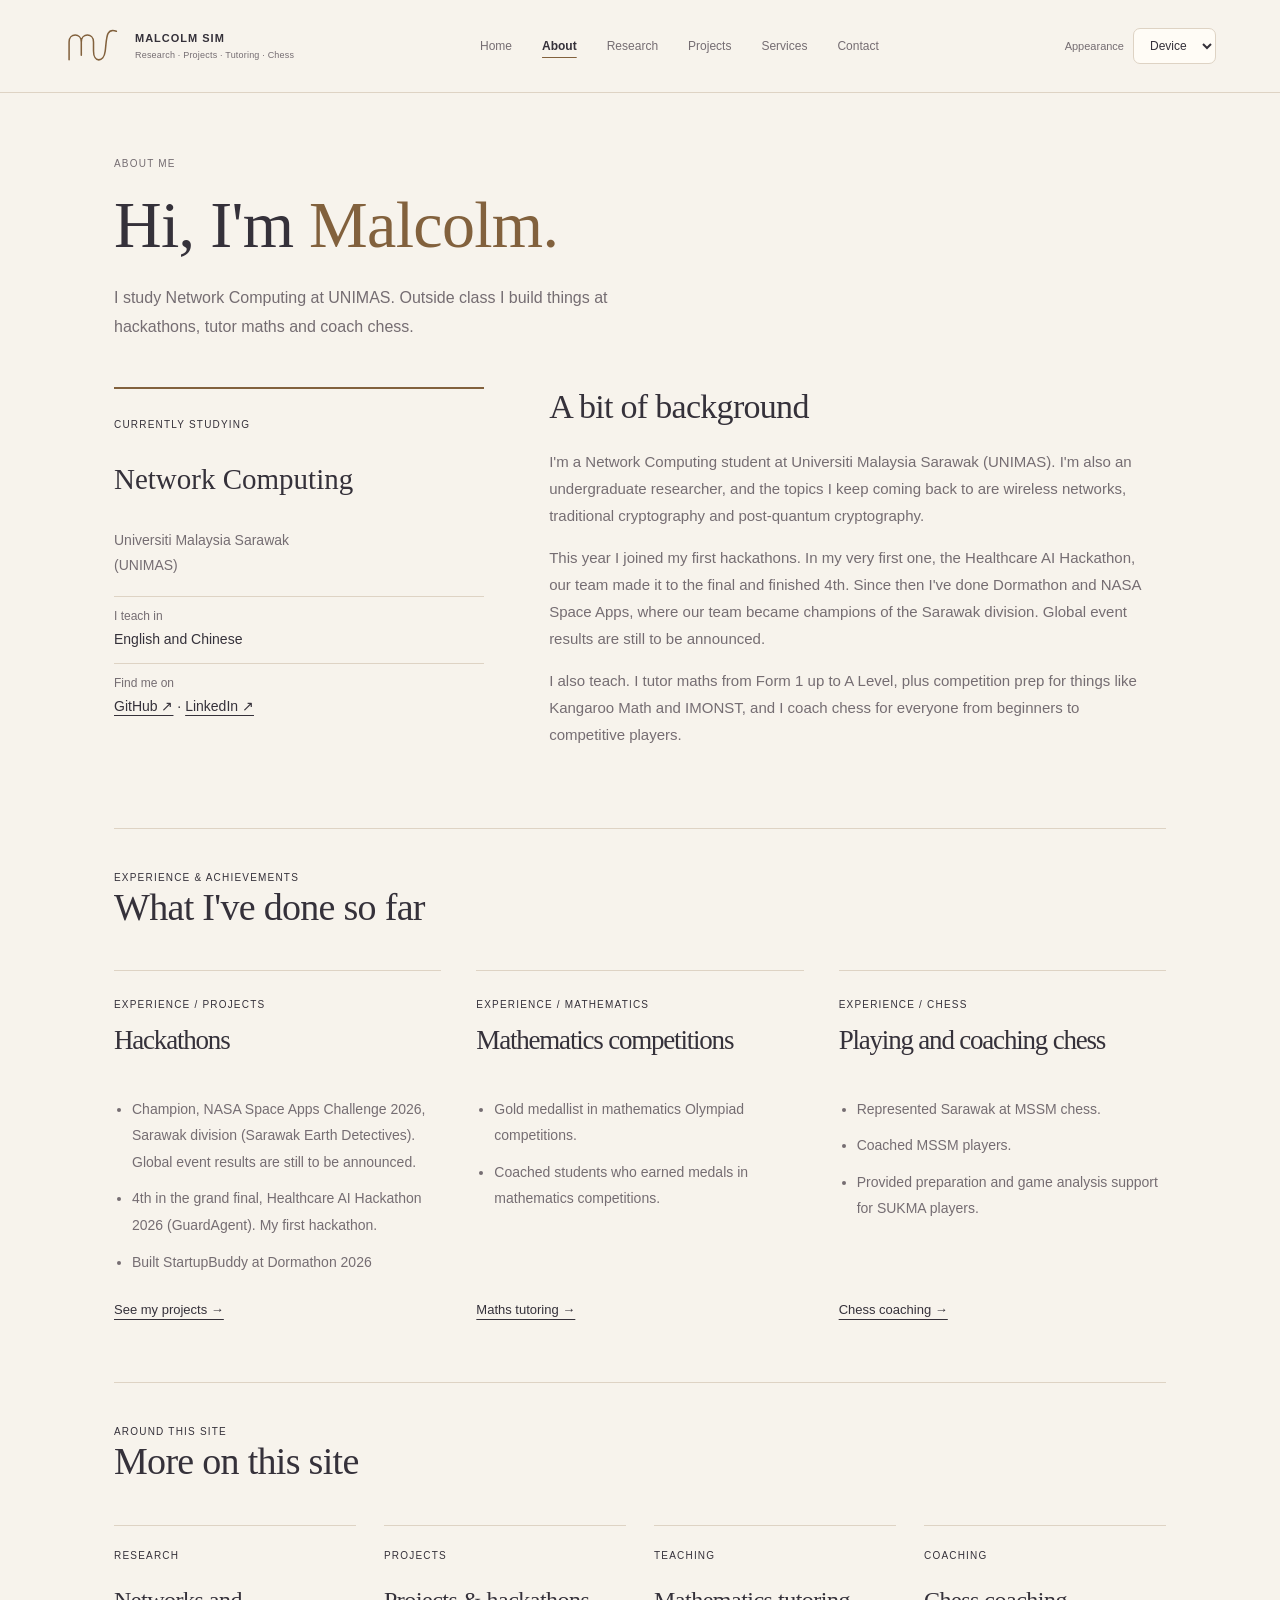
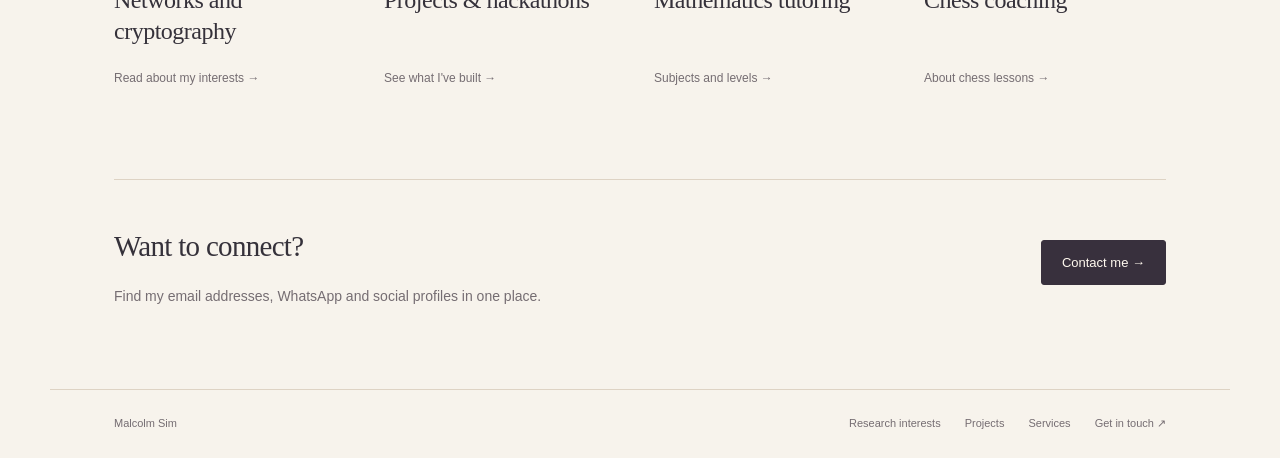
==== commit f246bf58: "Clarify NASA Space Apps Sarawak championship" ====
--- a/about.html
+++ b/about.html
@@ -15,7 +15,7 @@
   <div>
     <h2>A bit of background</h2>
     <p>I'm a Network Computing student at Universiti Malaysia Sarawak (UNIMAS). I'm also an undergraduate researcher, and the topics I keep coming back to are wireless networks, traditional cryptography and post-quantum cryptography.</p>
-    <p>This year I joined my first hackathons. In my very first one, the Healthcare AI Hackathon, our team made it to the final and finished 4th. Since then I've done Dormathon and NASA Space Apps, where we're now in the top 5.</p>
+    <p>This year I joined my first hackathons. In my very first one, the Healthcare AI Hackathon, our team made it to the final and finished 4th. Since then I've done Dormathon and NASA Space Apps, where our team became champions of the Sarawak division. Global event results are still to be announced.</p>
     <p>I also teach. I tutor maths from Form 1 up to A Level, plus competition prep for things like Kangaroo Math and IMONST, and I coach chess for everyone from beginners to competitive players.</p>
   </div>
 </section><section class="hub-section"><div class="section-heading"><div><span class="label">Experience &amp; achievements</span><h2>What I've done so far</h2></div></div><div class="experience-grid about-experience">
@@ -23,7 +23,7 @@
     <span class="label">Experience / Projects</span>
     <h2 id="project-experience">Hackathons</h2>
     <ul class="experience-list">
-      <li>Top 5 finalist, NASA Space Apps Challenge 2026 (Sarawak Earth Detectives)</li>
+      <li>Champion, NASA Space Apps Challenge 2026, Sarawak division (Sarawak Earth Detectives). Global event results are still to be announced.</li>
       <li>4th in the grand final, Healthcare AI Hackathon 2026 (GuardAgent). My first hackathon.</li>
       <li>Built StartupBuddy at Dormathon 2026</li>
     </ul>
@@ -34,4 +34,4 @@
   <a href="projects.html"><span class="label">Projects</span><h3>Projects &amp; hackathons</h3><span>See what I've built →</span></a>
   <a href="tutoring.html"><span class="label">Teaching</span><h3>Mathematics tutoring</h3><span>Subjects and levels →</span></a>
   <a href="coaching.html"><span class="label">Coaching</span><h3>Chess coaching</h3><span>About chess lessons →</span></a>
-</div></section><section class="closing-note"><div><h2>Want to connect?</h2><p>Find my email addresses, WhatsApp and social profiles in one place.</p></div><a class="button primary" href="contact.html">Contact me →</a></section></main><footer><a href="index.html" class="footer-name">Malcolm Sim</a><div class="footer-links"><a href="research.html">Research interests</a><a href="projects.html">Projects</a><a href="services.html">Services</a><a href="contact.html">Get in touch ↗</a></div></footer></body></html>+</div></section><section class="closing-note"><div><h2>Want to connect?</h2><p>Find my email addresses, WhatsApp and social profiles in one place.</p></div><a class="button primary" href="contact.html">Contact me →</a></section></main><footer><a href="index.html" class="footer-name">Malcolm Sim</a><div class="footer-links"><a href="research.html">Research interests</a><a href="projects.html">Projects</a><a href="services.html">Services</a><a href="contact.html">Get in touch ↗</a></div></footer></body></html>
--- a/style.css
+++ b/style.css
@@ -145,3 +145,7 @@
   .about-paths { grid-template-columns: minmax(0, 1fr); }
   .personal-opening .desk-notes dl > div:last-child { grid-column: auto; }
 }
+
+@media (max-width: 440px) {
+  header .site-nav a { padding-inline: 4px; }
+}
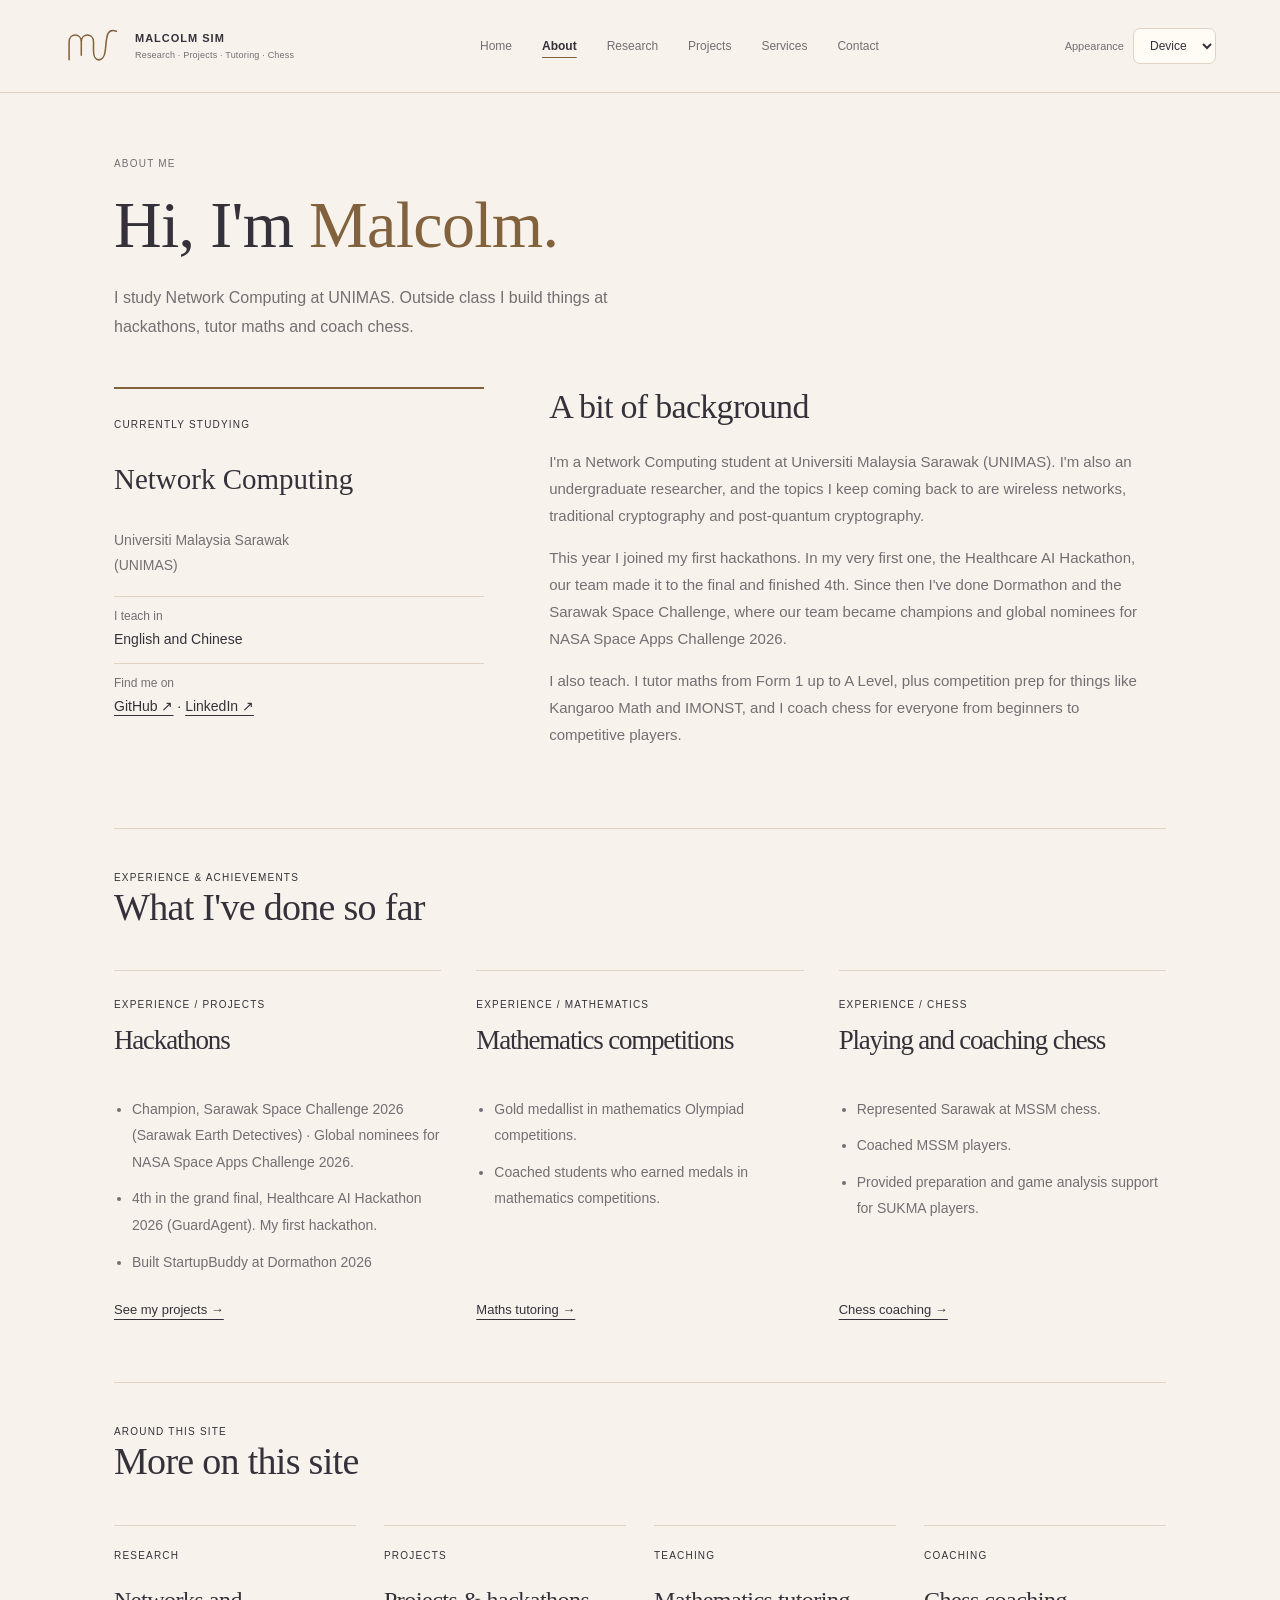
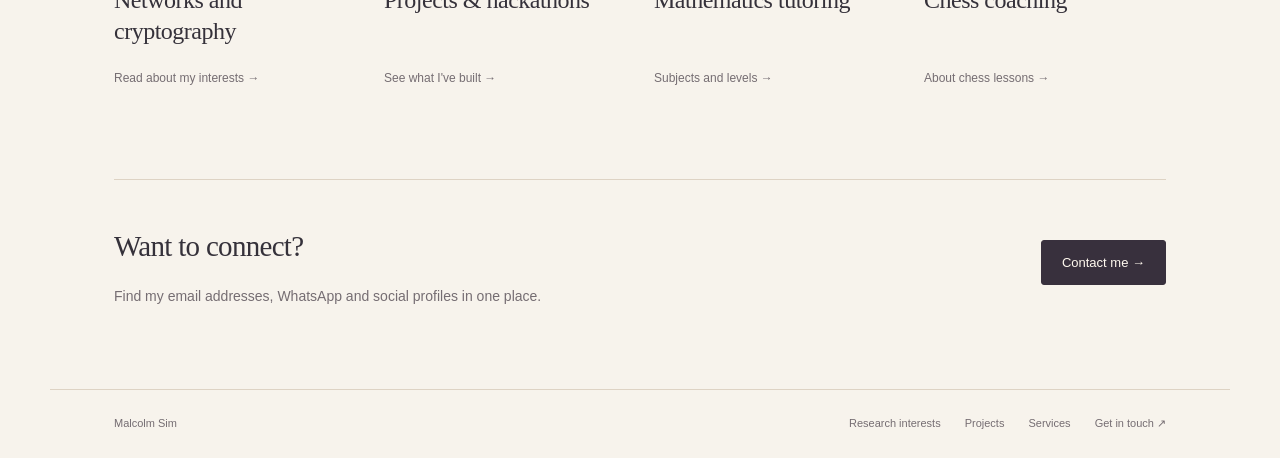
==== commit 5db2bb7a: "Record Sarawak Space Challenge championship and global nomination" ====
--- a/about.html
+++ b/about.html
@@ -15,7 +15,7 @@
   <div>
     <h2>A bit of background</h2>
     <p>I'm a Network Computing student at Universiti Malaysia Sarawak (UNIMAS). I'm also an undergraduate researcher, and the topics I keep coming back to are wireless networks, traditional cryptography and post-quantum cryptography.</p>
-    <p>This year I joined my first hackathons. In my very first one, the Healthcare AI Hackathon, our team made it to the final and finished 4th. Since then I've done Dormathon and NASA Space Apps, where our team became champions of the Sarawak division. Global event results are still to be announced.</p>
+    <p>This year I joined my first hackathons. In my very first one, the Healthcare AI Hackathon, our team made it to the final and finished 4th. Since then I've done Dormathon and the Sarawak Space Challenge, where our team became champions and global nominees for NASA Space Apps Challenge 2026.</p>
     <p>I also teach. I tutor maths from Form 1 up to A Level, plus competition prep for things like Kangaroo Math and IMONST, and I coach chess for everyone from beginners to competitive players.</p>
   </div>
 </section><section class="hub-section"><div class="section-heading"><div><span class="label">Experience &amp; achievements</span><h2>What I've done so far</h2></div></div><div class="experience-grid about-experience">
@@ -23,7 +23,7 @@
     <span class="label">Experience / Projects</span>
     <h2 id="project-experience">Hackathons</h2>
     <ul class="experience-list">
-      <li>Champion, NASA Space Apps Challenge 2026, Sarawak division (Sarawak Earth Detectives). Global event results are still to be announced.</li>
+      <li>Champion, Sarawak Space Challenge 2026 (Sarawak Earth Detectives) · Global nominees for NASA Space Apps Challenge 2026.</li>
       <li>4th in the grand final, Healthcare AI Hackathon 2026 (GuardAgent). My first hackathon.</li>
       <li>Built StartupBuddy at Dormathon 2026</li>
     </ul>
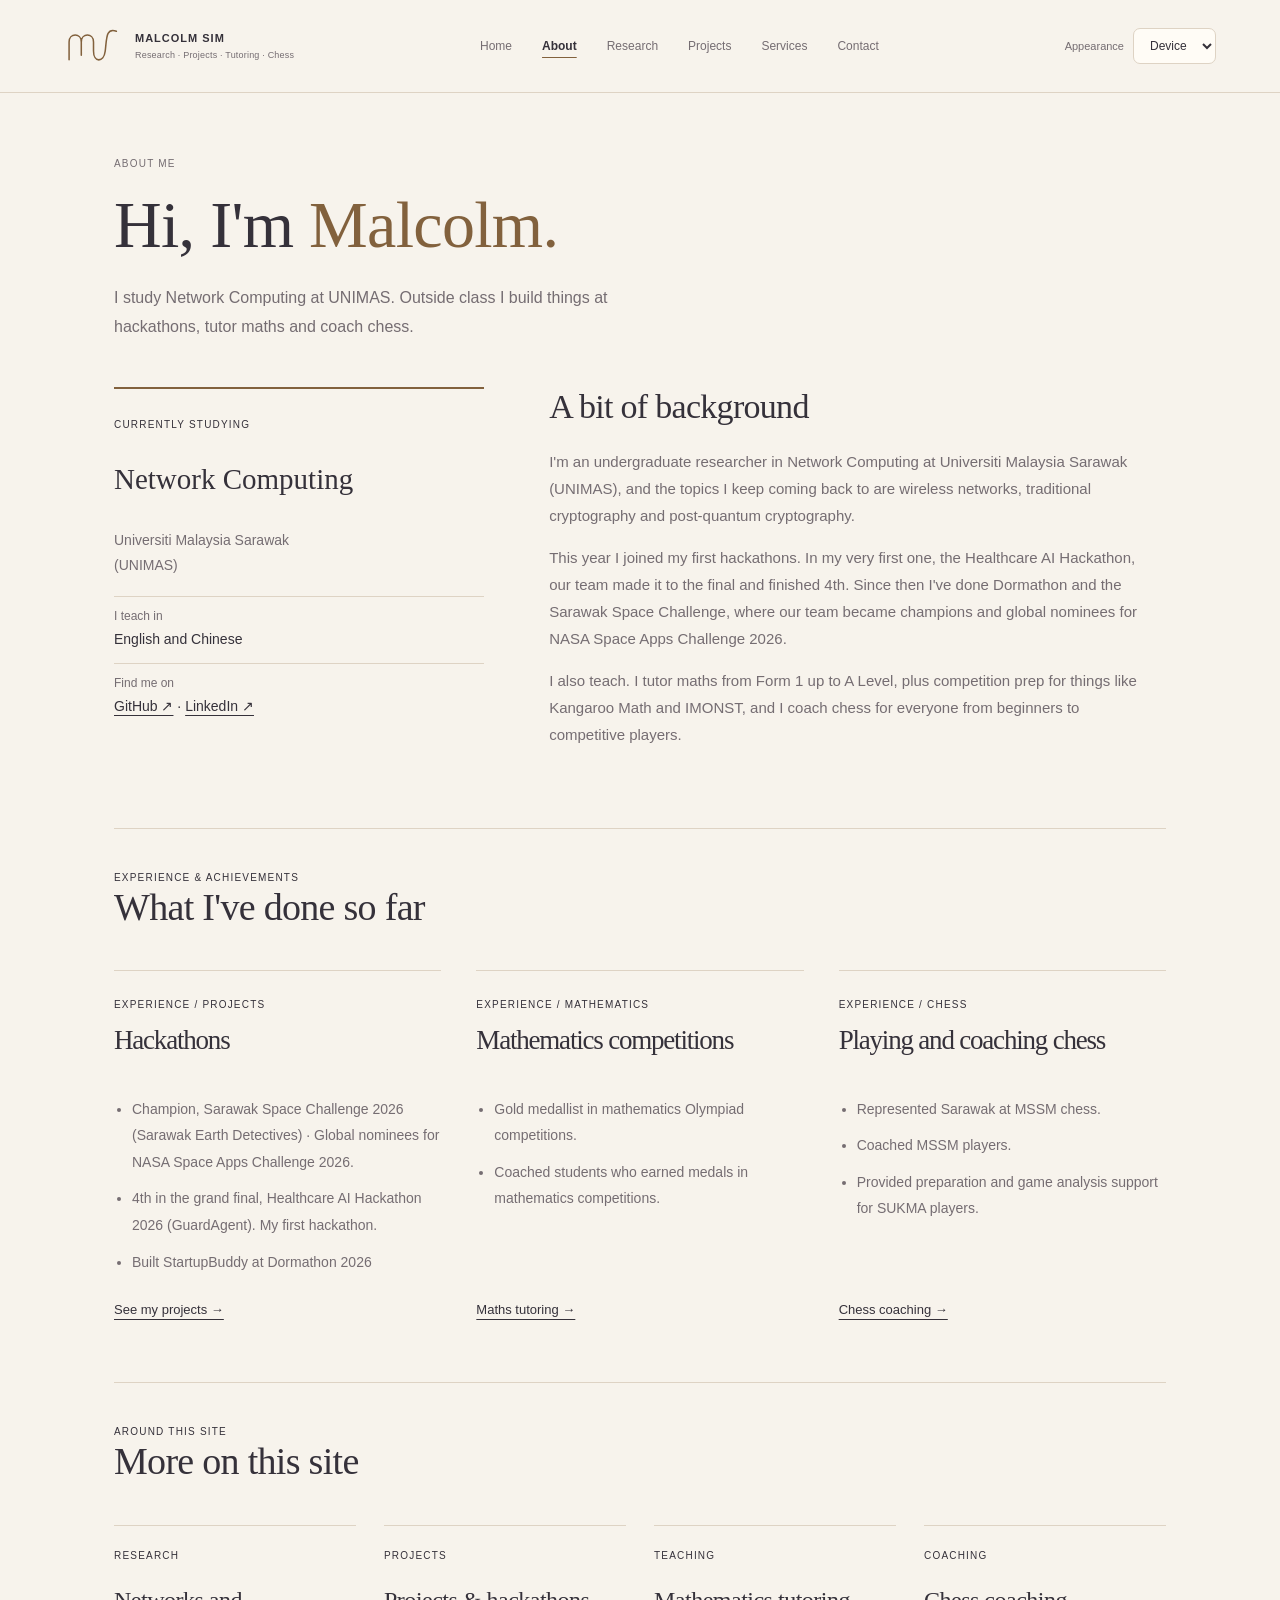
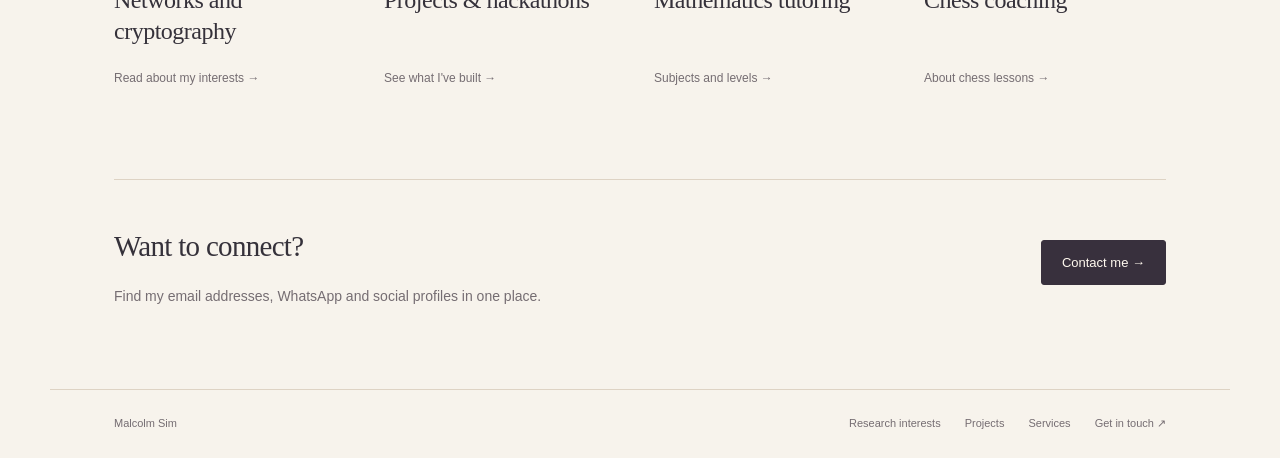
==== commit 9195f581: "Describe Malcolm as an undergraduate researcher instead of a student Co-Authored-By: Claude Opus 5.5" ====
--- a/about.html
+++ b/about.html
@@ -1,4 +1,4 @@
-<!doctype html><html lang="en"><head><meta charset="UTF-8"><meta name="viewport" content="width=device-width,initial-scale=1"><meta name="color-scheme" content="light dark"><script src="theme.js"></script><link rel="icon" href="malcolm-logo.svg?v=silk-champagne" type="image/svg+xml"><title>About — Malcolm Sim</title><meta name="description" content="About Malcolm Sim, Network Computing student at UNIMAS. His research interests, hackathon projects, maths tutoring and chess coaching."><link rel="stylesheet" href="style.css?v=home-about"></head><body><a class="skip-link" href="#main-content">Skip to content</a><header><a class="brand identity" href="index.html" aria-label="Malcolm Sim home"><svg class="monogram" viewBox="0 0 114 84" fill="none" stroke="currentColor" aria-hidden="true"><path d="M10 69V34C10 16 34 16 34 34V60M34 34C34 16 58 16 58 34V52C58 75 78 75 81 52C84 29 82 5 103 13" stroke-width="3" stroke-linecap="round" stroke-linejoin="round"/></svg><span class="wordmark">MALCOLM SIM<small>Research · Projects · Tutoring · Chess</small></span></a><nav class="site-nav" aria-label="Main navigation"><a href="index.html">Home</a><a href="about.html" aria-current="page">About</a><a href="research.html">Research</a><a href="projects.html">Projects</a><a href="services.html">Services</a><a href="contact.html">Contact</a></nav><div class="theme-picker"><label for="theme-choice">Appearance</label><select id="theme-choice" aria-label="Color theme"><option value="system" selected>Device</option><option value="light">Light</option><option value="dark">Dark</option></select></div></header><main id="main-content"><div class="page-heading">
+<!doctype html><html lang="en"><head><meta charset="UTF-8"><meta name="viewport" content="width=device-width,initial-scale=1"><meta name="color-scheme" content="light dark"><script src="theme.js"></script><link rel="icon" href="malcolm-logo.svg?v=silk-champagne" type="image/svg+xml"><title>About — Malcolm Sim</title><meta name="description" content="About Malcolm Sim, undergraduate researcher in Network Computing at UNIMAS. His research interests, hackathon projects, maths tutoring and chess coaching."><link rel="stylesheet" href="style.css?v=home-about"></head><body><a class="skip-link" href="#main-content">Skip to content</a><header><a class="brand identity" href="index.html" aria-label="Malcolm Sim home"><svg class="monogram" viewBox="0 0 114 84" fill="none" stroke="currentColor" aria-hidden="true"><path d="M10 69V34C10 16 34 16 34 34V60M34 34C34 16 58 16 58 34V52C58 75 78 75 81 52C84 29 82 5 103 13" stroke-width="3" stroke-linecap="round" stroke-linejoin="round"/></svg><span class="wordmark">MALCOLM SIM<small>Research · Projects · Tutoring · Chess</small></span></a><nav class="site-nav" aria-label="Main navigation"><a href="index.html">Home</a><a href="about.html" aria-current="page">About</a><a href="research.html">Research</a><a href="projects.html">Projects</a><a href="services.html">Services</a><a href="contact.html">Contact</a></nav><div class="theme-picker"><label for="theme-choice">Appearance</label><select id="theme-choice" aria-label="Color theme"><option value="system" selected>Device</option><option value="light">Light</option><option value="dark">Dark</option></select></div></header><main id="main-content"><div class="page-heading">
   <span class="label">About me</span>
   <h1>Hi, I'm <em>Malcolm.</em></h1>
   <p>I study Network Computing at UNIMAS. Outside class I build things at hackathons, tutor maths and coach chess.</p>
@@ -14,7 +14,7 @@
   </aside>
   <div>
     <h2>A bit of background</h2>
-    <p>I'm a Network Computing student at Universiti Malaysia Sarawak (UNIMAS). I'm also an undergraduate researcher, and the topics I keep coming back to are wireless networks, traditional cryptography and post-quantum cryptography.</p>
+    <p>I'm an undergraduate researcher in Network Computing at Universiti Malaysia Sarawak (UNIMAS), and the topics I keep coming back to are wireless networks, traditional cryptography and post-quantum cryptography.</p>
     <p>This year I joined my first hackathons. In my very first one, the Healthcare AI Hackathon, our team made it to the final and finished 4th. Since then I've done Dormathon and the Sarawak Space Challenge, where our team became champions and global nominees for NASA Space Apps Challenge 2026.</p>
     <p>I also teach. I tutor maths from Form 1 up to A Level, plus competition prep for things like Kangaroo Math and IMONST, and I coach chess for everyone from beginners to competitive players.</p>
   </div>
--- a/style.css
+++ b/style.css
@@ -148,4 +148,48 @@
 
 @media (max-width: 440px) {
   header .site-nav a { padding-inline: 4px; }
-}+}
+/* Highlights (3 items) (2026-11-26) */
+.home-highlights{grid-template-columns:repeat(3,minmax(0,1fr))}
+@media(max-width:600px){.home-highlights{grid-template-columns:minmax(0,1fr)}.home-highlights li{padding-inline:0}.home-highlights li+li{border-inline-start:0;border-top:1px solid var(--line)}}
+
+/* Clickable project cards and project pages (2026-11-26) */
+.project-link{display:flex;flex-direction:column;align-items:flex-start;color:inherit;text-decoration:none;transition:border-color .2s ease,transform .2s ease,background .2s ease}
+.project-link:hover{border-color:var(--accent);transform:translateY(-2px)}
+.project-link:focus-visible{outline:2px solid var(--accent);outline-offset:4px}
+.project-list{grid-template-columns:repeat(3,minmax(0,1fr))}
+.project-summary{margin:12px 0;font-size:15px;line-height:1.7}
+.project-result-line{margin:0 0 4px;font-size:14px;font-weight:600;color:var(--ink)}
+.project-result-line span,.project-badge span{color:var(--accent);margin-inline-end:4px}
+.project-more{margin-top:auto;padding-top:16px;font-size:13px;text-decoration:underline;text-underline-offset:5px;text-decoration-color:var(--line)}
+.project-link:hover .project-more{text-decoration-color:var(--accent)}
+.home-project-grid .project-link{cursor:pointer}
+.back-link{display:inline-block;margin-bottom:28px;font-size:13px;color:var(--muted);text-decoration:none}
+.back-link:hover{color:var(--accent)}
+.project-heading h1{margin-bottom:18px}
+.project-badge{display:inline-block;margin:6px 0 0;padding:8px 14px;border:1px solid var(--line);border-radius:6px;font-size:13px;line-height:1.6;font-weight:600;color:var(--ink);max-width:640px}
+.project-gallery{display:grid;grid-template-columns:2fr 1fr;gap:12px;margin:8px 0 0}
+.project-gallery a{display:block;overflow:hidden;border-radius:6px;border:1px solid var(--line);height:clamp(240px,34vw,440px)}
+.project-gallery img{display:block;width:100%;height:100%;object-fit:cover}
+.gallery-wide img{object-position:50% 62%}
+.gallery-tall img{object-position:50% 70%}
+.project-gallery figcaption{grid-column:1/-1;font-size:12px;color:var(--muted)}
+.project-gallery-single{grid-template-columns:minmax(0,420px)}
+.project-gallery-single a{height:auto}
+.project-gallery-single img{height:auto;aspect-ratio:3/4}
+.project-detail{display:grid;grid-template-columns:minmax(0,1.5fr) minmax(0,1fr);gap:clamp(28px,5vw,72px);margin-top:clamp(36px,5vw,60px);padding-top:clamp(28px,4vw,44px);border-top:1px solid var(--line)}
+.project-detail h2{margin:0 0 14px;font:400 clamp(21px,2.4vw,26px)/1.25 Georgia,serif;color:var(--ink)}
+.project-detail-main p{font-size:16px;line-height:1.85;max-width:62ch}
+.project-detail-main .project-event{font-size:13px;color:var(--muted)}
+.project-detail-side h2+ul{margin-bottom:30px}
+.project-detail-side .project-tags{display:flex;flex-wrap:wrap;gap:6px;margin-top:0;padding:0;list-style:none}.project-detail-side .project-tags .level-tag{border:1px solid var(--line);padding:4px 8px}
+.project-link-list{list-style:none;margin:0;padding:0;display:grid;gap:10px}
+.project-pager{display:flex;justify-content:space-between;gap:16px;flex-wrap:wrap;margin-top:clamp(40px,6vw,72px);padding-top:22px;border-top:1px solid var(--line);font-size:14px}
+.project-pager a{display:flex;flex-direction:column;gap:6px;color:inherit;text-decoration:none;max-width:48%}
+.project-pager .pager-next{margin-left:auto;text-align:right;align-items:flex-end}
+.pager-label{font-size:11px;letter-spacing:1.5px;text-transform:uppercase;color:var(--muted)}
+.pager-name{font:400 clamp(19px,2.2vw,24px)/1.3 Georgia,serif;color:var(--ink)}
+.project-pager a:hover .pager-name{color:var(--accent)}
+@media(max-width:900px){.project-list{grid-template-columns:minmax(0,1fr)}.project-detail{grid-template-columns:minmax(0,1fr)}}
+@media(max-width:600px){.project-gallery{grid-template-columns:minmax(0,1fr)}.project-gallery a{height:auto}.project-gallery img{height:auto;aspect-ratio:4/3}.gallery-tall img{aspect-ratio:3/4;object-position:50% 50%}}
+@media(prefers-reduced-motion:reduce){.project-link{transition:none}.project-link:hover{transform:none}}
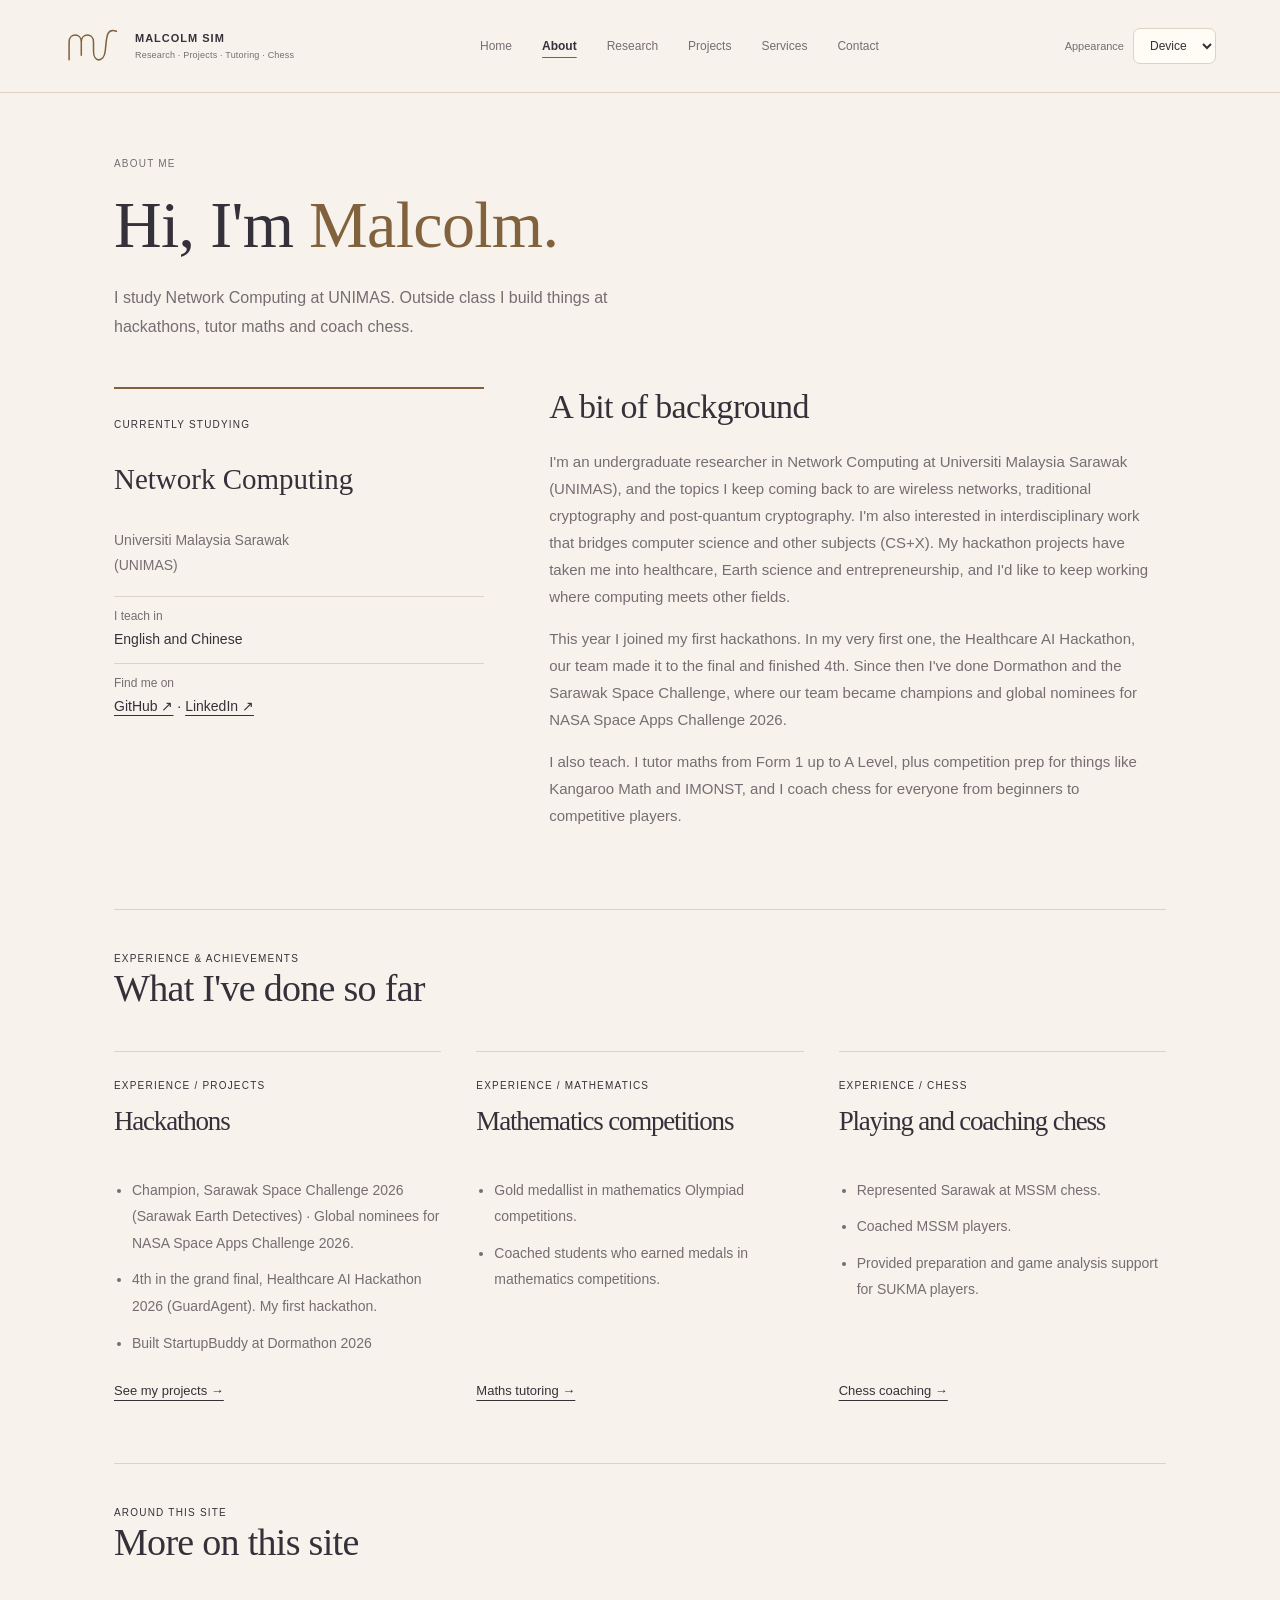
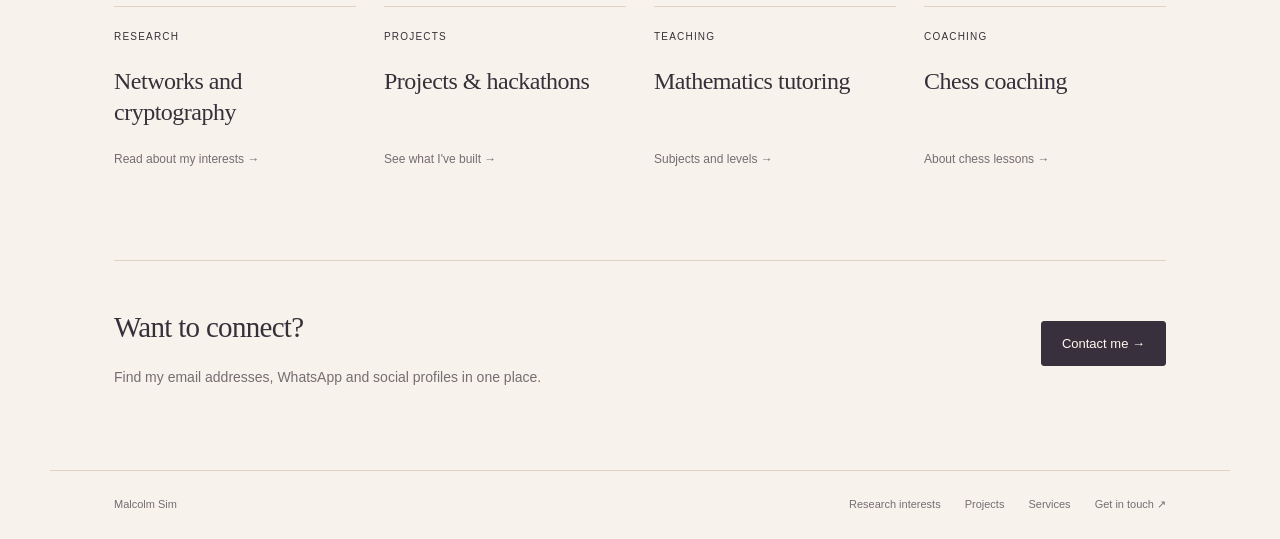
==== commit e66cc045: "Add interdisciplinary computing (CS+X) as a research interest Co-Authored-By: Claude Opus 5.5 <norep" ====
--- a/about.html
+++ b/about.html
@@ -14,7 +14,7 @@
   </aside>
   <div>
     <h2>A bit of background</h2>
-    <p>I'm an undergraduate researcher in Network Computing at Universiti Malaysia Sarawak (UNIMAS), and the topics I keep coming back to are wireless networks, traditional cryptography and post-quantum cryptography.</p>
+    <p>I'm an undergraduate researcher in Network Computing at Universiti Malaysia Sarawak (UNIMAS), and the topics I keep coming back to are wireless networks, traditional cryptography and post-quantum cryptography. I'm also interested in interdisciplinary work that bridges computer science and other subjects (CS+X). My hackathon projects have taken me into healthcare, Earth science and entrepreneurship, and I'd like to keep working where computing meets other fields.</p>
     <p>This year I joined my first hackathons. In my very first one, the Healthcare AI Hackathon, our team made it to the final and finished 4th. Since then I've done Dormathon and the Sarawak Space Challenge, where our team became champions and global nominees for NASA Space Apps Challenge 2026.</p>
     <p>I also teach. I tutor maths from Form 1 up to A Level, plus competition prep for things like Kangaroo Math and IMONST, and I coach chess for everyone from beginners to competitive players.</p>
   </div>
